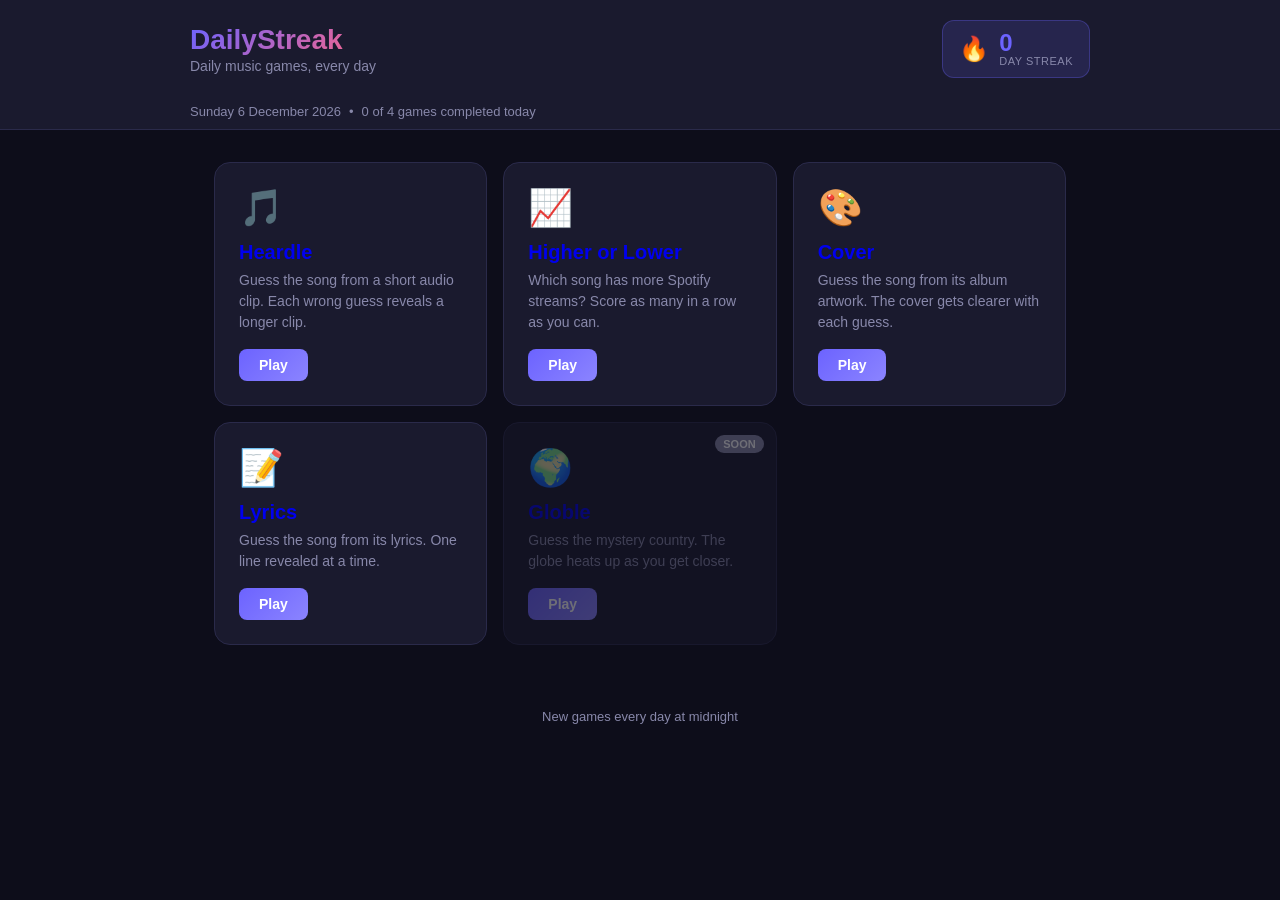
==== index.html @ 6f022a64 "Initial project setup: home page + Heardle, Higher or Lower, Cover, Lyrics games" ====
<!DOCTYPE html>
<html lang="en">
<head>
    <meta charset="UTF-8">
    <meta name="viewport" content="width=device-width, initial-scale=1.0">
    <title>DailyStreak</title>
    <link rel="stylesheet" href="css/style.css">
</head>
<body>
    <header class="site-header">
        <div class="header-inner">
            <div class="header-left">
                <h1 class="site-title">DailyStreak</h1>
                <p class="site-tagline">Daily music games, every day</p>
            </div>
            <div class="streak-display">
                <div class="streak-icon">🔥</div>
                <div>
                    <div class="streak-number" id="streakCount">0</div>
                    <div class="streak-label">day streak</div>
                </div>
            </div>
        </div>
        <div class="date-bar">
            <span id="todayDate"></span>
            <span class="dot">•</span>
            <span id="gamesCompletedText"></span>
        </div>
    </header>

    <main class="main-content">
        <div class="games-grid" id="gamesGrid"></div>
    </main>

    <footer class="site-footer">
        <p>New games every day at midnight</p>
    </footer>

    <script src="js/app.js"></script>
</body>
</html>
---- css/style.css ----
* {
    margin: 0;
    padding: 0;
    box-sizing: border-box;
}

:root {
    --bg: #0d0d1a;
    --card-bg: #1a1a2e;
    --card-hover: #22224a;
    --accent: #6c63ff;
    --accent2: #ff6584;
    --text: #ffffff;
    --muted: #8888aa;
    --success: #4caf7d;
    --border: #2a2a4a;
}

body {
    background: var(--bg);
    color: var(--text);
    font-family: -apple-system, BlinkMacSystemFont, 'Segoe UI', Roboto, sans-serif;
    min-height: 100vh;
}

/* =====================
   HOME PAGE - HEADER
   ===================== */
.site-header {
    background: var(--card-bg);
    border-bottom: 1px solid var(--border);
    padding: 20px 24px 0;
}

.header-inner {
    max-width: 900px;
    margin: 0 auto;
    display: flex;
    justify-content: space-between;
    align-items: center;
    padding-bottom: 16px;
}

.site-title {
    font-size: 28px;
    font-weight: 800;
    background: linear-gradient(135deg, #6c63ff, #ff6584);
    -webkit-background-clip: text;
    -webkit-text-fill-color: transparent;
    background-clip: text;
}

.site-tagline {
    color: var(--muted);
    font-size: 14px;
    margin-top: 2px;
}

.streak-display {
    display: flex;
    align-items: center;
    gap: 10px;
    background: rgba(108, 99, 255, 0.15);
    border: 1px solid rgba(108, 99, 255, 0.3);
    border-radius: 12px;
    padding: 10px 16px;
}

.streak-icon { font-size: 24px; }

.streak-number {
    font-size: 24px;
    font-weight: 800;
    color: var(--accent);
    line-height: 1;
}

.streak-label {
    font-size: 11px;
    color: var(--muted);
    text-transform: uppercase;
    letter-spacing: 0.5px;
}

.date-bar {
    max-width: 900px;
    margin: 0 auto;
    padding: 10px 0;
    color: var(--muted);
    font-size: 13px;
    display: flex;
    gap: 8px;
    align-items: center;
}

/* =====================
   HOME PAGE - GRID
   ===================== */
.main-content {
    max-width: 900px;
    margin: 32px auto;
    padding: 0 24px;
}

.games-grid {
    display: grid;
    grid-template-columns: repeat(auto-fill, minmax(260px, 1fr));
    gap: 16px;
}

.game-card {
    background: var(--card-bg);
    border: 1px solid var(--border);
    border-radius: 16px;
    padding: 24px;
    cursor: pointer;
    transition: all 0.2s ease;
    text-decoration: none;
    display: block;
    position: relative;
    overflow: hidden;
}

.game-card:hover {
    background: var(--card-hover);
    border-color: var(--accent);
    transform: translateY(-2px);
    box-shadow: 0 8px 24px rgba(108, 99, 255, 0.2);
}

.game-card.played {
    border-color: var(--success);
}

.game-card.played::after {
    content: 'Done';
    position: absolute;
    top: 12px;
    right: 12px;
    background: var(--success);
    color: white;
    font-size: 11px;
    font-weight: 700;
    padding: 3px 8px;
    border-radius: 20px;
    text-transform: uppercase;
}

.game-card.coming-soon {
    opacity: 0.4;
    cursor: not-allowed;
}

.game-card.coming-soon::after {
    content: 'Soon';
    position: absolute;
    top: 12px;
    right: 12px;
    background: var(--muted);
    color: white;
    font-size: 11px;
    font-weight: 700;
    padding: 3px 8px;
    border-radius: 20px;
    text-transform: uppercase;
}

.card-icon {
    font-size: 36px;
    margin-bottom: 12px;
    display: block;
}

.card-title {
    font-size: 20px;
    font-weight: 700;
    margin-bottom: 6px;
}

.card-description {
    color: var(--muted);
    font-size: 14px;
    line-height: 1.5;
}

.card-play-btn {
    display: inline-block;
    margin-top: 16px;
    padding: 8px 20px;
    background: linear-gradient(135deg, #6c63ff, #8b84ff);
    color: white;
    border-radius: 8px;
    font-size: 14px;
    font-weight: 600;
}

.game-card.played .card-play-btn {
    background: var(--success);
}

.site-footer {
    text-align: center;
    padding: 32px;
    color: var(--muted);
    font-size: 13px;
}

/* =====================
   SHARED GAME STYLES
   ===================== */
.game-page {
    min-height: 100vh;
    background: var(--bg);
}

.game-header {
    background: var(--card-bg);
    border-bottom: 1px solid var(--border);
    padding: 16px 24px;
    display: flex;
    align-items: center;
    gap: 16px;
}

.back-btn {
    color: var(--muted);
    text-decoration: none;
    font-size: 14px;
    transition: color 0.2s;
}

.back-btn:hover { color: var(--text); }

.game-header h2 {
    font-size: 18px;
    font-weight: 700;
}

.game-container {
    max-width: 580px;
    margin: 32px auto;
    padding: 0 24px;
}

.game-subtitle {
    color: var(--muted);
    font-size: 14px;
    margin-bottom: 24px;
    text-align: center;
}

/* Attempts dots */
.attempts-display {
    display: flex;
    gap: 8px;
    justify-content: center;
    margin-bottom: 20px;
}

.attempt-dot {
    width: 30px;
    height: 30px;
    border-radius: 50%;
    background: var(--card-bg);
    border: 2px solid var(--border);
    display: flex;
    align-items: center;
    justify-content: center;
    font-size: 13px;
    font-weight: 700;
}

.attempt-dot.correct { background: var(--success); border-color: var(--success); }
.attempt-dot.wrong   { background: var(--accent2); border-color: var(--accent2); }
.attempt-dot.skipped { background: var(--muted);   border-color: var(--muted); }

/* Guesses list */
.guesses-list {
    margin-bottom: 16px;
    display: flex;
    flex-direction: column;
    gap: 6px;
}

.guess-item {
    padding: 10px 14px;
    border-radius: 8px;
    font-size: 14px;
    border: 1px solid var(--border);
    background: var(--card-bg);
}

.guess-item.correct { border-color: var(--success); color: var(--success); }
.guess-item.wrong   { border-color: var(--border);  color: var(--muted); }
.guess-item.skipped { color: var(--muted); font-style: italic; }

/* Input */
.guess-input-wrap {
    display: flex;
    flex-direction: column;
    gap: 8px;
    margin-bottom: 8px;
    position: relative;
}

.guess-input {
    width: 100%;
    background: var(--card-bg);
    border: 1px solid var(--border);
    color: var(--text);
    padding: 12px 16px;
    border-radius: 10px;
    font-size: 15px;
    outline: none;
    transition: border-color 0.2s;
}

.guess-input:focus { border-color: var(--accent); }
.guess-input::placeholder { color: var(--muted); }

.autocomplete-dropdown {
    background: var(--card-bg);
    border: 1px solid var(--border);
    border-radius: 10px;
    overflow: hidden;
    margin-bottom: 8px;
}

.autocomplete-item {
    padding: 10px 14px;
    cursor: pointer;
    font-size: 14px;
    border-bottom: 1px solid var(--border);
    transition: background 0.15s;
}

.autocomplete-item:last-child { border-bottom: none; }
.autocomplete-item:hover { background: var(--card-hover); }

.action-buttons {
    display: flex;
    gap: 8px;
}

.btn {
    padding: 12px 20px;
    border: none;
    border-radius: 10px;
    font-size: 14px;
    font-weight: 600;
    cursor: pointer;
    transition: opacity 0.2s;
}

.btn:hover { opacity: 0.85; }
.btn:disabled { opacity: 0.4; cursor: not-allowed; }

.btn-primary { background: var(--accent); color: white; flex: 1; }
.btn-skip { background: var(--card-bg); color: var(--muted); border: 1px solid var(--border); }

/* Result box */
.result-box {
    background: var(--card-bg);
    border: 1px solid var(--border);
    border-radius: 14px;
    padding: 24px;
    text-align: center;
    margin-top: 16px;
}

.result-box.win  { border-color: var(--success); }
.result-box.lose { border-color: var(--accent2); }

.result-box h3 { font-size: 22px; margin-bottom: 8px; }
.result-box p  { color: var(--muted); margin-bottom: 6px; font-size: 15px; }

.answer-reveal {
    font-size: 18px !important;
    font-weight: 700;
    color: var(--text) !important;
    margin: 12px 0 !important;
}

.back-home-btn {
    display: inline-block;
    margin-top: 14px;
    padding: 10px 24px;
    background: var(--accent);
    color: white;
    border-radius: 10px;
    text-decoration: none;
    font-weight: 600;
    font-size: 14px;
}

/* =====================
   HEARDLE SPECIFIC
   ===================== */
.audio-section {
    background: var(--card-bg);
    border: 1px solid var(--border);
    border-radius: 14px;
    padding: 24px;
    text-align: center;
    margin-bottom: 20px;
}

.clip-timer {
    font-size: 13px;
    color: var(--muted);
    margin-bottom: 12px;
}

.clip-timer span {
    color: var(--accent);
    font-weight: 700;
}

.play-btn {
    background: var(--accent);
    color: white;
    border: none;
    padding: 14px 36px;
    border-radius: 50px;
    font-size: 16px;
    font-weight: 700;
    cursor: pointer;
    transition: opacity 0.2s, transform 0.1s;
}

.play-btn:hover   { opacity: 0.85; }
.play-btn:active  { transform: scale(0.97); }
.play-btn:disabled { opacity: 0.4; cursor: not-allowed; }

.no-audio-note {
    font-size: 12px;
    color: var(--muted);
    margin-top: 10px;
}

/* =====================
   HIGHER OR LOWER
   ===================== */
.hl-score-bar {
    display: flex;
    justify-content: space-between;
    align-items: center;
    margin-bottom: 20px;
    background: var(--card-bg);
    border: 1px solid var(--border);
    border-radius: 10px;
    padding: 12px 16px;
    font-size: 14px;
    color: var(--muted);
}

.hl-score-bar strong { color: var(--text); font-size: 16px; }

.hl-cards {
    display: grid;
    grid-template-columns: 1fr auto 1fr;
    gap: 12px;
    align-items: center;
    margin-bottom: 20px;
}

.vs-label {
    font-size: 18px;
    font-weight: 800;
    color: var(--muted);
    text-align: center;
}

.hl-card {
    background: var(--card-bg);
    border: 1px solid var(--border);
    border-radius: 14px;
    padding: 20px;
    text-align: center;
    cursor: pointer;
    transition: all 0.2s;
}

.hl-card:hover:not(.disabled) {
    border-color: var(--accent);
    background: var(--card-hover);
    transform: translateY(-2px);
}

.hl-card.correct { border-color: var(--success); background: rgba(76, 175, 125, 0.1); cursor: default; }
.hl-card.wrong   { border-color: var(--accent2); background: rgba(255, 101, 132, 0.1); cursor: default; }
.hl-card.disabled { cursor: default; }

.hl-song-title  { font-size: 16px; font-weight: 700; margin-bottom: 4px; }
.hl-song-artist { font-size: 13px; color: var(--muted); margin-bottom: 12px; }
.hl-streams-hidden { font-size: 13px; color: var(--muted); }
.hl-streams-shown  { font-size: 20px; font-weight: 800; color: var(--accent); margin-top: 8px; }

.hl-next-btn {
    width: 100%;
    padding: 14px;
    background: var(--accent);
    color: white;
    border: none;
    border-radius: 10px;
    font-size: 15px;
    font-weight: 700;
    cursor: pointer;
    margin-top: 8px;
}

/* =====================
   LYRICS SPECIFIC
   ===================== */
.lyrics-section {
    background: var(--card-bg);
    border: 1px solid var(--border);
    border-radius: 14px;
    padding: 24px;
    margin-bottom: 20px;
    min-height: 120px;
}

.lyric-line {
    font-size: 18px;
    font-style: italic;
    color: var(--text);
    margin-bottom: 8px;
    line-height: 1.6;
    opacity: 0;
    animation: fadeIn 0.4s forwards;
}

@keyframes fadeIn { to { opacity: 1; } }

.lyrics-hint {
    font-size: 12px;
    color: var(--muted);
    margin-top: 12px;
}

/* =====================
   COVER SPECIFIC
   ===================== */
.cover-image-wrap {
    display: flex;
    justify-content: center;
    margin-bottom: 20px;
}

.cover-image {
    width: 200px;
    height: 200px;
    border-radius: 12px;
    border: 2px solid var(--border);
    object-fit: cover;
    transition: filter 0.5s;
}

.cover-placeholder {
    width: 200px;
    height: 200px;
    border-radius: 12px;
    border: 2px solid var(--border);
    background: var(--card-bg);
    display: flex;
    align-items: center;
    justify-content: center;
    font-size: 60px;
}
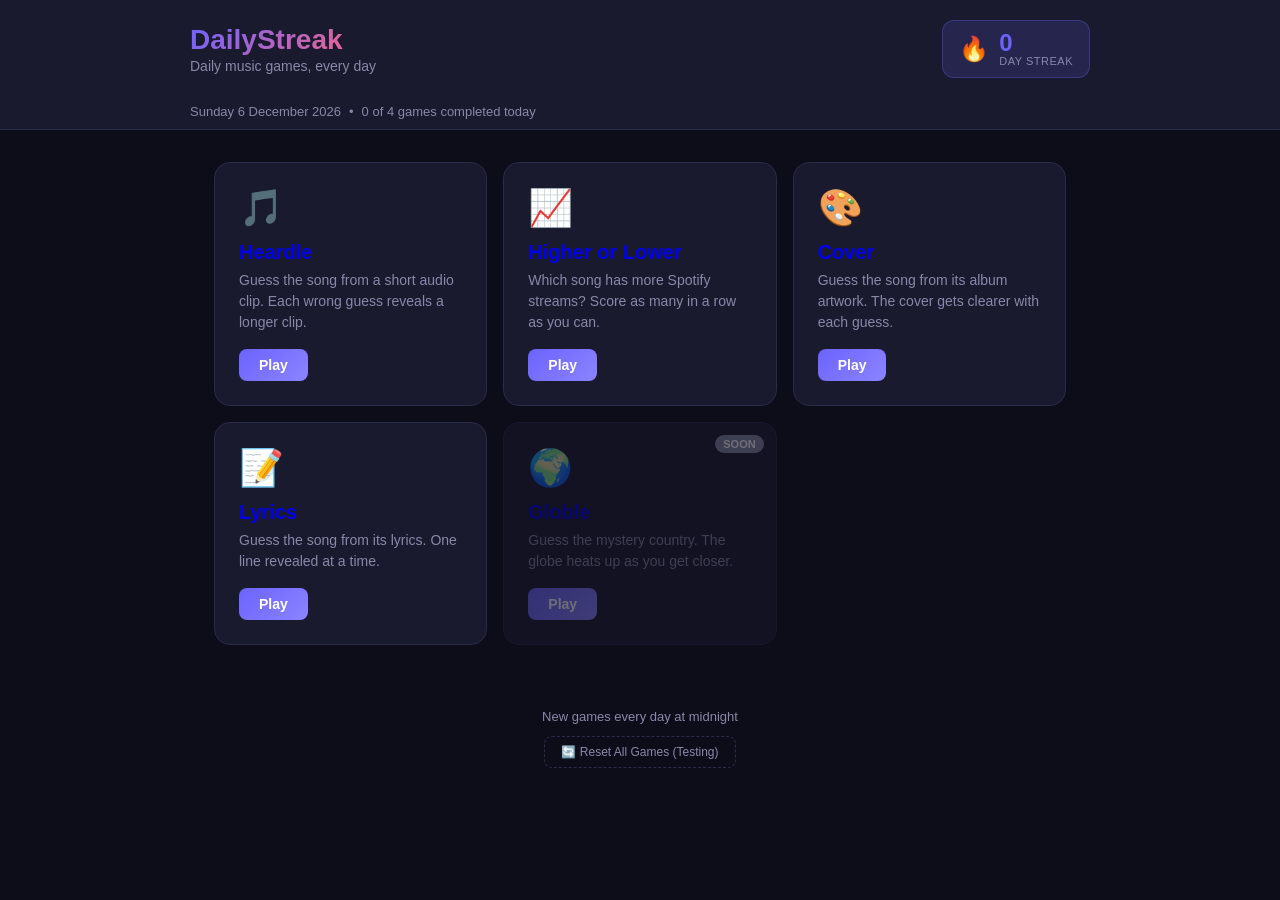
==== commit e196dcc4: "Add reset button for testing — clears today's game saves" ====
--- a/index.html
+++ b/index.html
@@ -34,6 +34,7 @@
 
     <footer class="site-footer">
         <p>New games every day at midnight</p>
+        <button onclick="resetForTesting()" class="reset-btn">🔄 Reset All Games (Testing)</button>
     </footer>
 
     <script src="js/app.js"></script>
--- a/css/style.css
+++ b/css/style.css
@@ -205,6 +205,23 @@
     font-size: 13px;
 }
 
+.reset-btn {
+    margin-top: 12px;
+    background: none;
+    border: 1px dashed var(--border);
+    color: var(--muted);
+    padding: 8px 16px;
+    border-radius: 8px;
+    font-size: 12px;
+    cursor: pointer;
+    transition: color 0.2s, border-color 0.2s;
+}
+
+.reset-btn:hover {
+    color: var(--text);
+    border-color: var(--muted);
+}
+
 /* =====================
    SHARED GAME STYLES
    ===================== */
@@ -458,56 +475,68 @@
 
 .hl-cards {
     display: grid;
-    grid-template-columns: 1fr auto 1fr;
-    gap: 12px;
-    align-items: center;
-    margin-bottom: 20px;
-}
-
-.vs-label {
-    font-size: 18px;
-    font-weight: 800;
-    color: var(--muted);
-    text-align: center;
-}
+    grid-template-columns: 1fr 1fr;
+    gap: 16px;
+    margin-bottom: 16px;
+    align-items: start;
+}
+
+/* Hover: hovered card grows, other shrinks */
+.hl-cards:has(#cardLeft:hover) #cardLeft  { transform: scale(1.05); z-index: 2; border-color: var(--accent); }
+.hl-cards:has(#cardLeft:hover) #cardRight { transform: scale(0.95); opacity: 0.75; }
+.hl-cards:has(#cardRight:hover) #cardRight { transform: scale(1.05); z-index: 2; border-color: var(--accent); }
+.hl-cards:has(#cardRight:hover) #cardLeft  { transform: scale(0.95); opacity: 0.75; }
 
 .hl-card {
     background: var(--card-bg);
-    border: 1px solid var(--border);
-    border-radius: 14px;
-    padding: 20px;
+    border: 2px solid var(--border);
+    border-radius: 16px;
+    overflow: hidden;
     text-align: center;
     cursor: pointer;
-    transition: all 0.2s;
-}
-
-.hl-card:hover:not(.disabled) {
-    border-color: var(--accent);
-    background: var(--card-hover);
-    transform: translateY(-2px);
-}
-
-.hl-card.correct { border-color: var(--success); background: rgba(76, 175, 125, 0.1); cursor: default; }
-.hl-card.wrong   { border-color: var(--accent2); background: rgba(255, 101, 132, 0.1); cursor: default; }
-.hl-card.disabled { cursor: default; }
-
-.hl-song-title  { font-size: 16px; font-weight: 700; margin-bottom: 4px; }
-.hl-song-artist { font-size: 13px; color: var(--muted); margin-bottom: 12px; }
-.hl-streams-hidden { font-size: 13px; color: var(--muted); }
-.hl-streams-shown  { font-size: 20px; font-weight: 800; color: var(--accent); margin-top: 8px; }
-
-.hl-next-btn {
+    transition: transform 0.2s ease, border-color 0.2s ease, opacity 0.2s ease;
+}
+
+.hl-card-img-wrap {
     width: 100%;
-    padding: 14px;
-    background: var(--accent);
-    color: white;
-    border: none;
-    border-radius: 10px;
-    font-size: 15px;
-    font-weight: 700;
-    cursor: pointer;
-    margin-top: 8px;
-}
+    aspect-ratio: 1;
+    background: var(--border);
+    overflow: hidden;
+}
+
+.hl-card-img {
+    width: 100%;
+    height: 100%;
+    object-fit: cover;
+    display: block;
+}
+
+.hl-card .hl-song-title  { font-size: 15px; font-weight: 700; margin: 12px 10px 3px; line-height: 1.3; }
+.hl-card .hl-song-artist { font-size: 12px; color: var(--muted); margin: 0 10px 8px; }
+
+.hl-streams {
+    font-size: 20px;
+    font-weight: 800;
+    color: var(--accent);
+    padding: 8px 10px 16px;
+    min-height: 48px;
+}
+
+/* Pop animations — only on the clicked card */
+@keyframes popCorrect {
+    0%   { transform: scale(1);    border-color: var(--border);  }
+    40%  { transform: scale(1.06); border-color: var(--success); background: rgba(76,175,125,0.25); }
+    100% { transform: scale(1);    border-color: var(--success); background: rgba(76,175,125,0.1); }
+}
+
+@keyframes popWrong {
+    0%   { transform: scale(1);    border-color: var(--border);  }
+    40%  { transform: scale(1.06); border-color: var(--accent2); background: rgba(255,101,132,0.25); }
+    100% { transform: scale(1);    border-color: var(--accent2); background: rgba(255,101,132,0.1); }
+}
+
+.hl-pop-correct { animation: popCorrect 0.5s ease forwards; }
+.hl-pop-wrong   { animation: popWrong   0.5s ease forwards; }
 
 /* =====================
    LYRICS SPECIFIC
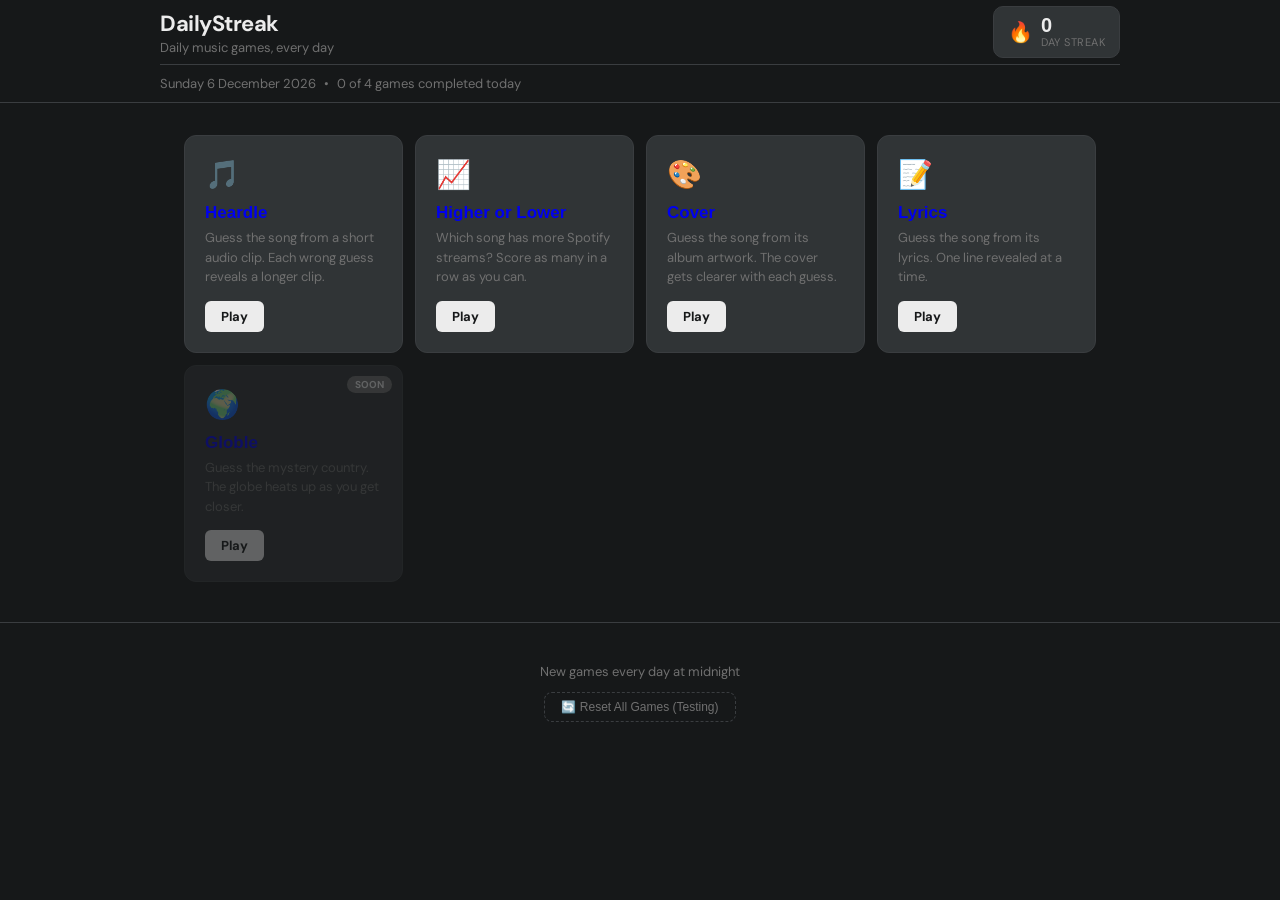
==== commit d9283f7c: "Complete UI redesign to match Lessgames aesthetic: dark tile theme, Clash Display font, clean minima" ====
--- a/index.html
+++ b/index.html
@@ -4,6 +4,9 @@
     <meta charset="UTF-8">
     <meta name="viewport" content="width=device-width, initial-scale=1.0">
     <title>DailyStreak</title>
+    <link rel="preconnect" href="https://fonts.googleapis.com">
+    <link rel="preconnect" href="https://fonts.gstatic.com" crossorigin>
+    <link rel="preconnect" href="https://api.fontshare.com">
     <link rel="stylesheet" href="css/style.css">
 </head>
 <body>
--- a/css/style.css
+++ b/css/style.css
@@ -1,77 +1,86 @@
+@import url('https://fonts.googleapis.com/css2?family=DM+Sans:wght@400;500;600;700&display=swap');
+@import url('https://api.fontshare.com/v2/css?f[]=clash-display@400,500,600,700&display=swap');
+
 * {
     margin: 0;
     padding: 0;
     box-sizing: border-box;
+    -webkit-tap-highlight-color: transparent;
 }
 
 :root {
-    --bg: #0d0d1a;
-    --card-bg: #1a1a2e;
-    --card-hover: #22224a;
-    --accent: #6c63ff;
-    --accent2: #ff6584;
-    --text: #ffffff;
-    --muted: #8888aa;
-    --success: #4caf7d;
-    --border: #2a2a4a;
+    --bg:       #161819;
+    --tile:     #303436;
+    --tile2:    #3a3d40;
+    --text:     #ececec;
+    --muted:    #707070;
+    --border:   #3a3d40;
+    --green:    #55b725;
+    --red:      #c62121;
+    --blue:     #3a8dca;
+    --yellow:   #dac316;
 }
 
 body {
     background: var(--bg);
     color: var(--text);
-    font-family: -apple-system, BlinkMacSystemFont, 'Segoe UI', Roboto, sans-serif;
+    font-family: 'DM Sans', sans-serif;
     min-height: 100vh;
+    font-size: 15px;
+}
+
+h1, h2, h3, h4 {
+    font-family: 'Clash Display', 'DM Sans', sans-serif;
+    font-weight: 600;
 }
 
 /* =====================
    HOME PAGE - HEADER
    ===================== */
 .site-header {
-    background: var(--card-bg);
     border-bottom: 1px solid var(--border);
-    padding: 20px 24px 0;
+    padding: 0 24px;
 }
 
 .header-inner {
-    max-width: 900px;
+    max-width: 960px;
     margin: 0 auto;
     display: flex;
     justify-content: space-between;
     align-items: center;
-    padding-bottom: 16px;
+    height: 64px;
 }
 
 .site-title {
-    font-size: 28px;
-    font-weight: 800;
-    background: linear-gradient(135deg, #6c63ff, #ff6584);
-    -webkit-background-clip: text;
-    -webkit-text-fill-color: transparent;
-    background-clip: text;
+    font-size: 22px;
+    font-weight: 700;
+    color: var(--text);
+    letter-spacing: -0.5px;
 }
 
 .site-tagline {
     color: var(--muted);
-    font-size: 14px;
-    margin-top: 2px;
+    font-size: 13px;
+    margin-top: 1px;
 }
 
 .streak-display {
     display: flex;
     align-items: center;
-    gap: 10px;
-    background: rgba(108, 99, 255, 0.15);
-    border: 1px solid rgba(108, 99, 255, 0.3);
-    border-radius: 12px;
-    padding: 10px 16px;
-}
-
-.streak-icon { font-size: 24px; }
+    gap: 8px;
+    background: var(--tile);
+    border: 1px solid var(--border);
+    border-radius: 10px;
+    padding: 8px 14px;
+}
+
+.streak-icon { font-size: 20px; }
 
 .streak-number {
-    font-size: 24px;
-    font-weight: 800;
-    color: var(--accent);
+    font-size: 20px;
+    font-weight: 700;
+    color: var(--text);
+    font-family: 'Clash Display', sans-serif;
     line-height: 1;
 }
 
@@ -83,7 +92,7 @@
 }
 
 .date-bar {
-    max-width: 900px;
+    max-width: 960px;
     margin: 0 auto;
     padding: 10px 0;
     color: var(--muted);
@@ -91,30 +100,31 @@
     display: flex;
     gap: 8px;
     align-items: center;
+    border-top: 1px solid var(--border);
 }
 
 /* =====================
    HOME PAGE - GRID
    ===================== */
 .main-content {
-    max-width: 900px;
+    max-width: 960px;
     margin: 32px auto;
     padding: 0 24px;
 }
 
 .games-grid {
     display: grid;
-    grid-template-columns: repeat(auto-fill, minmax(260px, 1fr));
-    gap: 16px;
+    grid-template-columns: repeat(auto-fill, minmax(200px, 1fr));
+    gap: 12px;
 }
 
 .game-card {
-    background: var(--card-bg);
-    border: 1px solid var(--border);
-    border-radius: 16px;
-    padding: 24px;
+    background: var(--tile);
+    border: 1px solid var(--border);
+    border-radius: 12px;
+    padding: 20px;
     cursor: pointer;
-    transition: all 0.2s ease;
+    transition: background 0.15s, border-color 0.15s, transform 0.15s;
     text-decoration: none;
     display: block;
     position: relative;
@@ -122,87 +132,91 @@
 }
 
 .game-card:hover {
-    background: var(--card-hover);
-    border-color: var(--accent);
+    background: var(--tile2);
+    border-color: #555;
     transform: translateY(-2px);
-    box-shadow: 0 8px 24px rgba(108, 99, 255, 0.2);
 }
 
 .game-card.played {
-    border-color: var(--success);
+    border-color: var(--green);
 }
 
 .game-card.played::after {
     content: 'Done';
     position: absolute;
-    top: 12px;
-    right: 12px;
-    background: var(--success);
-    color: white;
-    font-size: 11px;
-    font-weight: 700;
-    padding: 3px 8px;
+    top: 10px;
+    right: 10px;
+    background: var(--green);
+    color: #000;
+    font-size: 10px;
+    font-weight: 700;
+    padding: 2px 8px;
     border-radius: 20px;
     text-transform: uppercase;
+    letter-spacing: 0.5px;
 }
 
 .game-card.coming-soon {
-    opacity: 0.4;
+    opacity: 0.35;
     cursor: not-allowed;
 }
 
 .game-card.coming-soon::after {
     content: 'Soon';
     position: absolute;
-    top: 12px;
-    right: 12px;
+    top: 10px;
+    right: 10px;
     background: var(--muted);
-    color: white;
-    font-size: 11px;
-    font-weight: 700;
-    padding: 3px 8px;
+    color: var(--text);
+    font-size: 10px;
+    font-weight: 700;
+    padding: 2px 8px;
     border-radius: 20px;
     text-transform: uppercase;
 }
 
 .card-icon {
-    font-size: 36px;
-    margin-bottom: 12px;
+    font-size: 28px;
+    margin-bottom: 10px;
     display: block;
 }
 
 .card-title {
-    font-size: 20px;
-    font-weight: 700;
-    margin-bottom: 6px;
+    font-size: 17px;
+    font-weight: 700;
+    margin-bottom: 5px;
+    font-family: 'Clash Display', sans-serif;
 }
 
 .card-description {
     color: var(--muted);
-    font-size: 14px;
+    font-size: 13px;
     line-height: 1.5;
 }
 
 .card-play-btn {
     display: inline-block;
-    margin-top: 16px;
-    padding: 8px 20px;
-    background: linear-gradient(135deg, #6c63ff, #8b84ff);
-    color: white;
-    border-radius: 8px;
-    font-size: 14px;
-    font-weight: 600;
+    margin-top: 14px;
+    padding: 7px 16px;
+    background: var(--text);
+    color: var(--bg);
+    border-radius: 6px;
+    font-size: 13px;
+    font-weight: 700;
 }
 
 .game-card.played .card-play-btn {
-    background: var(--success);
+    background: var(--green);
+    color: #000;
 }
 
 .site-footer {
     text-align: center;
-    padding: 32px;
-    color: var(--muted);
-    font-size: 13px;
+    padding: 40px 24px;
+    color: var(--muted);
+    font-size: 13px;
+    border-top: 1px solid var(--border);
+    margin-top: 40px;
 }
 
 .reset-btn {
@@ -210,11 +224,15 @@
     background: none;
     border: 1px dashed var(--border);
     color: var(--muted);
-    padding: 8px 16px;
+    padding: 7px 16px;
     border-radius: 8px;
     font-size: 12px;
     cursor: pointer;
     transition: color 0.2s, border-color 0.2s;
+    display: block;
+    margin-left: auto;
+    margin-right: auto;
+    width: fit-content;
 }
 
 .reset-btn:hover {
@@ -231,30 +249,35 @@
 }
 
 .game-header {
-    background: var(--card-bg);
     border-bottom: 1px solid var(--border);
-    padding: 16px 24px;
+    padding: 0 24px;
     display: flex;
     align-items: center;
     gap: 16px;
+    height: 56px;
 }
 
 .back-btn {
     color: var(--muted);
     text-decoration: none;
     font-size: 14px;
-    transition: color 0.2s;
+    transition: color 0.15s;
+    display: flex;
+    align-items: center;
+    gap: 4px;
 }
 
 .back-btn:hover { color: var(--text); }
 
 .game-header h2 {
-    font-size: 18px;
-    font-weight: 700;
+    font-size: 16px;
+    font-weight: 600;
+    font-family: 'Clash Display', sans-serif;
+    letter-spacing: -0.3px;
 }
 
 .game-container {
-    max-width: 580px;
+    max-width: 560px;
     margin: 32px auto;
     padding: 0 24px;
 }
@@ -266,20 +289,20 @@
     text-align: center;
 }
 
-/* Attempts dots */
+/* Attempt dots */
 .attempts-display {
     display: flex;
-    gap: 8px;
+    gap: 6px;
     justify-content: center;
     margin-bottom: 20px;
 }
 
 .attempt-dot {
-    width: 30px;
-    height: 30px;
-    border-radius: 50%;
-    background: var(--card-bg);
-    border: 2px solid var(--border);
+    width: 32px;
+    height: 32px;
+    border-radius: 6px;
+    background: var(--tile);
+    border: 1px solid var(--border);
     display: flex;
     align-items: center;
     justify-content: center;
@@ -287,16 +310,16 @@
     font-weight: 700;
 }
 
-.attempt-dot.correct { background: var(--success); border-color: var(--success); }
-.attempt-dot.wrong   { background: var(--accent2); border-color: var(--accent2); }
-.attempt-dot.skipped { background: var(--muted);   border-color: var(--muted); }
+.attempt-dot.correct { background: var(--green);  border-color: var(--green);  color: #000; }
+.attempt-dot.wrong   { background: var(--red);    border-color: var(--red);    color: #fff; }
+.attempt-dot.skipped { background: var(--muted);  border-color: var(--muted);  color: #fff; }
 
 /* Guesses list */
 .guesses-list {
-    margin-bottom: 16px;
+    margin-bottom: 14px;
     display: flex;
     flex-direction: column;
-    gap: 6px;
+    gap: 5px;
 }
 
 .guess-item {
@@ -304,41 +327,39 @@
     border-radius: 8px;
     font-size: 14px;
     border: 1px solid var(--border);
-    background: var(--card-bg);
-}
-
-.guess-item.correct { border-color: var(--success); color: var(--success); }
-.guess-item.wrong   { border-color: var(--border);  color: var(--muted); }
+    background: var(--tile);
+    color: var(--muted);
+}
+
+.guess-item.correct { border-color: var(--green); color: var(--green); background: rgba(85,183,37,0.08); }
+.guess-item.wrong   { border-color: var(--border); color: var(--muted); }
 .guess-item.skipped { color: var(--muted); font-style: italic; }
 
 /* Input */
 .guess-input-wrap {
-    display: flex;
-    flex-direction: column;
-    gap: 8px;
-    margin-bottom: 8px;
-    position: relative;
+    margin-bottom: 6px;
 }
 
 .guess-input {
     width: 100%;
-    background: var(--card-bg);
+    background: var(--tile);
     border: 1px solid var(--border);
     color: var(--text);
     padding: 12px 16px;
-    border-radius: 10px;
+    border-radius: 8px;
     font-size: 15px;
     outline: none;
-    transition: border-color 0.2s;
-}
-
-.guess-input:focus { border-color: var(--accent); }
+    transition: border-color 0.15s;
+    font-family: 'DM Sans', sans-serif;
+}
+
+.guess-input:focus { border-color: #666; }
 .guess-input::placeholder { color: var(--muted); }
 
 .autocomplete-dropdown {
-    background: var(--card-bg);
-    border: 1px solid var(--border);
-    border-radius: 10px;
+    background: var(--tile);
+    border: 1px solid var(--border);
+    border-radius: 8px;
     overflow: hidden;
     margin-bottom: 8px;
 }
@@ -348,11 +369,12 @@
     cursor: pointer;
     font-size: 14px;
     border-bottom: 1px solid var(--border);
-    transition: background 0.15s;
+    transition: background 0.1s;
+    color: var(--text);
 }
 
 .autocomplete-item:last-child { border-bottom: none; }
-.autocomplete-item:hover { background: var(--card-hover); }
+.autocomplete-item:hover { background: var(--tile2); }
 
 .action-buttons {
     display: flex;
@@ -360,53 +382,56 @@
 }
 
 .btn {
-    padding: 12px 20px;
+    padding: 11px 18px;
     border: none;
-    border-radius: 10px;
+    border-radius: 8px;
     font-size: 14px;
     font-weight: 600;
     cursor: pointer;
-    transition: opacity 0.2s;
-}
-
-.btn:hover { opacity: 0.85; }
-.btn:disabled { opacity: 0.4; cursor: not-allowed; }
-
-.btn-primary { background: var(--accent); color: white; flex: 1; }
-.btn-skip { background: var(--card-bg); color: var(--muted); border: 1px solid var(--border); }
+    transition: opacity 0.15s, transform 0.1s;
+    font-family: 'DM Sans', sans-serif;
+}
+
+.btn:hover   { opacity: 0.85; }
+.btn:active  { transform: scale(0.97); }
+.btn:disabled { opacity: 0.3; cursor: not-allowed; }
+
+.btn-primary { background: var(--text); color: var(--bg); flex: 1; }
+.btn-skip    { background: var(--tile); color: var(--muted); border: 1px solid var(--border); }
 
 /* Result box */
 .result-box {
-    background: var(--card-bg);
-    border: 1px solid var(--border);
-    border-radius: 14px;
+    background: var(--tile);
+    border: 1px solid var(--border);
+    border-radius: 12px;
     padding: 24px;
     text-align: center;
     margin-top: 16px;
 }
 
-.result-box.win  { border-color: var(--success); }
-.result-box.lose { border-color: var(--accent2); }
-
-.result-box h3 { font-size: 22px; margin-bottom: 8px; }
+.result-box.win  { border-color: var(--green); }
+.result-box.lose { border-color: var(--red); }
+
+.result-box h3 { font-size: 20px; margin-bottom: 8px; }
 .result-box p  { color: var(--muted); margin-bottom: 6px; font-size: 15px; }
 
 .answer-reveal {
-    font-size: 18px !important;
-    font-weight: 700;
+    font-size: 17px !important;
+    font-weight: 700 !important;
     color: var(--text) !important;
     margin: 12px 0 !important;
+    font-family: 'Clash Display', sans-serif !important;
 }
 
 .back-home-btn {
     display: inline-block;
     margin-top: 14px;
     padding: 10px 24px;
-    background: var(--accent);
-    color: white;
-    border-radius: 10px;
+    background: var(--text);
+    color: var(--bg);
+    border-radius: 8px;
     text-decoration: none;
-    font-weight: 600;
+    font-weight: 700;
     font-size: 14px;
 }
 
@@ -414,9 +439,9 @@
    HEARDLE SPECIFIC
    ===================== */
 .audio-section {
-    background: var(--card-bg);
-    border: 1px solid var(--border);
-    border-radius: 14px;
+    background: var(--tile);
+    border: 1px solid var(--border);
+    border-radius: 12px;
     padding: 24px;
     text-align: center;
     margin-bottom: 20px;
@@ -425,29 +450,46 @@
 .clip-timer {
     font-size: 13px;
     color: var(--muted);
-    margin-bottom: 12px;
+    margin-bottom: 14px;
 }
 
 .clip-timer span {
-    color: var(--accent);
-    font-weight: 700;
+    color: var(--text);
+    font-weight: 600;
+}
+
+.progress-bar-wrap {
+    width: 100%;
+    height: 4px;
+    background: var(--border);
+    border-radius: 999px;
+    overflow: hidden;
+    margin-bottom: 18px;
+}
+
+.progress-bar {
+    height: 100%;
+    width: 0%;
+    background: var(--text);
+    border-radius: 999px;
 }
 
 .play-btn {
-    background: var(--accent);
-    color: white;
+    background: var(--text);
+    color: var(--bg);
     border: none;
-    padding: 14px 36px;
-    border-radius: 50px;
-    font-size: 16px;
+    padding: 12px 32px;
+    border-radius: 8px;
+    font-size: 15px;
     font-weight: 700;
     cursor: pointer;
-    transition: opacity 0.2s, transform 0.1s;
+    transition: opacity 0.15s, transform 0.1s;
+    font-family: 'DM Sans', sans-serif;
 }
 
 .play-btn:hover   { opacity: 0.85; }
 .play-btn:active  { transform: scale(0.97); }
-.play-btn:disabled { opacity: 0.4; cursor: not-allowed; }
+.play-btn:disabled { opacity: 0.3; cursor: not-allowed; }
 
 .no-audio-note {
     font-size: 12px;
@@ -462,35 +504,35 @@
     display: flex;
     justify-content: space-between;
     align-items: center;
-    margin-bottom: 20px;
-    background: var(--card-bg);
-    border: 1px solid var(--border);
-    border-radius: 10px;
-    padding: 12px 16px;
+    margin-bottom: 16px;
     font-size: 14px;
     color: var(--muted);
 }
 
-.hl-score-bar strong { color: var(--text); font-size: 16px; }
+.hl-score-bar strong {
+    color: var(--text);
+    font-size: 16px;
+    font-family: 'Clash Display', sans-serif;
+}
 
 .hl-cards {
     display: grid;
     grid-template-columns: 1fr 1fr;
-    gap: 16px;
+    gap: 12px;
     margin-bottom: 16px;
     align-items: start;
 }
 
 /* Hover: hovered card grows, other shrinks */
-.hl-cards:has(#cardLeft:hover) #cardLeft  { transform: scale(1.05); z-index: 2; border-color: var(--accent); }
-.hl-cards:has(#cardLeft:hover) #cardRight { transform: scale(0.95); opacity: 0.75; }
-.hl-cards:has(#cardRight:hover) #cardRight { transform: scale(1.05); z-index: 2; border-color: var(--accent); }
-.hl-cards:has(#cardRight:hover) #cardLeft  { transform: scale(0.95); opacity: 0.75; }
+.hl-cards:has(#cardLeft:hover) #cardLeft   { transform: scale(1.04); z-index: 2; border-color: #666; }
+.hl-cards:has(#cardLeft:hover) #cardRight  { transform: scale(0.96); opacity: 0.6; }
+.hl-cards:has(#cardRight:hover) #cardRight { transform: scale(1.04); z-index: 2; border-color: #666; }
+.hl-cards:has(#cardRight:hover) #cardLeft  { transform: scale(0.96); opacity: 0.6; }
 
 .hl-card {
-    background: var(--card-bg);
-    border: 2px solid var(--border);
-    border-radius: 16px;
+    background: var(--tile);
+    border: 1px solid var(--border);
+    border-radius: 12px;
     overflow: hidden;
     text-align: center;
     cursor: pointer;
@@ -511,28 +553,29 @@
     display: block;
 }
 
-.hl-card .hl-song-title  { font-size: 15px; font-weight: 700; margin: 12px 10px 3px; line-height: 1.3; }
+.hl-card .hl-song-title  { font-size: 14px; font-weight: 700; margin: 12px 10px 3px; font-family: 'Clash Display', sans-serif; line-height: 1.3; }
 .hl-card .hl-song-artist { font-size: 12px; color: var(--muted); margin: 0 10px 8px; }
 
 .hl-streams {
-    font-size: 20px;
-    font-weight: 800;
-    color: var(--accent);
+    font-size: 18px;
+    font-weight: 700;
+    color: var(--text);
     padding: 8px 10px 16px;
     min-height: 48px;
-}
-
-/* Pop animations — only on the clicked card */
+    font-family: 'Clash Display', sans-serif;
+}
+
+/* Pop animations */
 @keyframes popCorrect {
-    0%   { transform: scale(1);    border-color: var(--border);  }
-    40%  { transform: scale(1.06); border-color: var(--success); background: rgba(76,175,125,0.25); }
-    100% { transform: scale(1);    border-color: var(--success); background: rgba(76,175,125,0.1); }
+    0%   { transform: scale(1);    border-color: var(--border); }
+    40%  { transform: scale(1.05); border-color: var(--green); background: rgba(85,183,37,0.15); }
+    100% { transform: scale(1);    border-color: var(--green); background: rgba(85,183,37,0.08); }
 }
 
 @keyframes popWrong {
-    0%   { transform: scale(1);    border-color: var(--border);  }
-    40%  { transform: scale(1.06); border-color: var(--accent2); background: rgba(255,101,132,0.25); }
-    100% { transform: scale(1);    border-color: var(--accent2); background: rgba(255,101,132,0.1); }
+    0%   { transform: scale(1);    border-color: var(--border); }
+    40%  { transform: scale(1.05); border-color: var(--red); background: rgba(198,33,33,0.2); }
+    100% { transform: scale(1);    border-color: var(--red); background: rgba(198,33,33,0.08); }
 }
 
 .hl-pop-correct { animation: popCorrect 0.5s ease forwards; }
@@ -542,16 +585,16 @@
    LYRICS SPECIFIC
    ===================== */
 .lyrics-section {
-    background: var(--card-bg);
-    border: 1px solid var(--border);
-    border-radius: 14px;
+    background: var(--tile);
+    border: 1px solid var(--border);
+    border-radius: 12px;
     padding: 24px;
     margin-bottom: 20px;
-    min-height: 120px;
+    min-height: 100px;
 }
 
 .lyric-line {
-    font-size: 18px;
+    font-size: 17px;
     font-style: italic;
     color: var(--text);
     margin-bottom: 8px;
@@ -563,9 +606,8 @@
 @keyframes fadeIn { to { opacity: 1; } }
 
 .lyrics-hint {
-    font-size: 12px;
-    color: var(--muted);
-    margin-top: 12px;
+    font-size: 13px;
+    color: var(--muted);
 }
 
 /* =====================
@@ -578,20 +620,20 @@
 }
 
 .cover-image {
-    width: 200px;
-    height: 200px;
-    border-radius: 12px;
-    border: 2px solid var(--border);
+    width: 220px;
+    height: 220px;
+    border-radius: 10px;
+    border: 1px solid var(--border);
     object-fit: cover;
     transition: filter 0.5s;
 }
 
 .cover-placeholder {
-    width: 200px;
-    height: 200px;
-    border-radius: 12px;
-    border: 2px solid var(--border);
-    background: var(--card-bg);
+    width: 220px;
+    height: 220px;
+    border-radius: 10px;
+    border: 1px solid var(--border);
+    background: var(--tile);
     display: flex;
     align-items: center;
     justify-content: center;
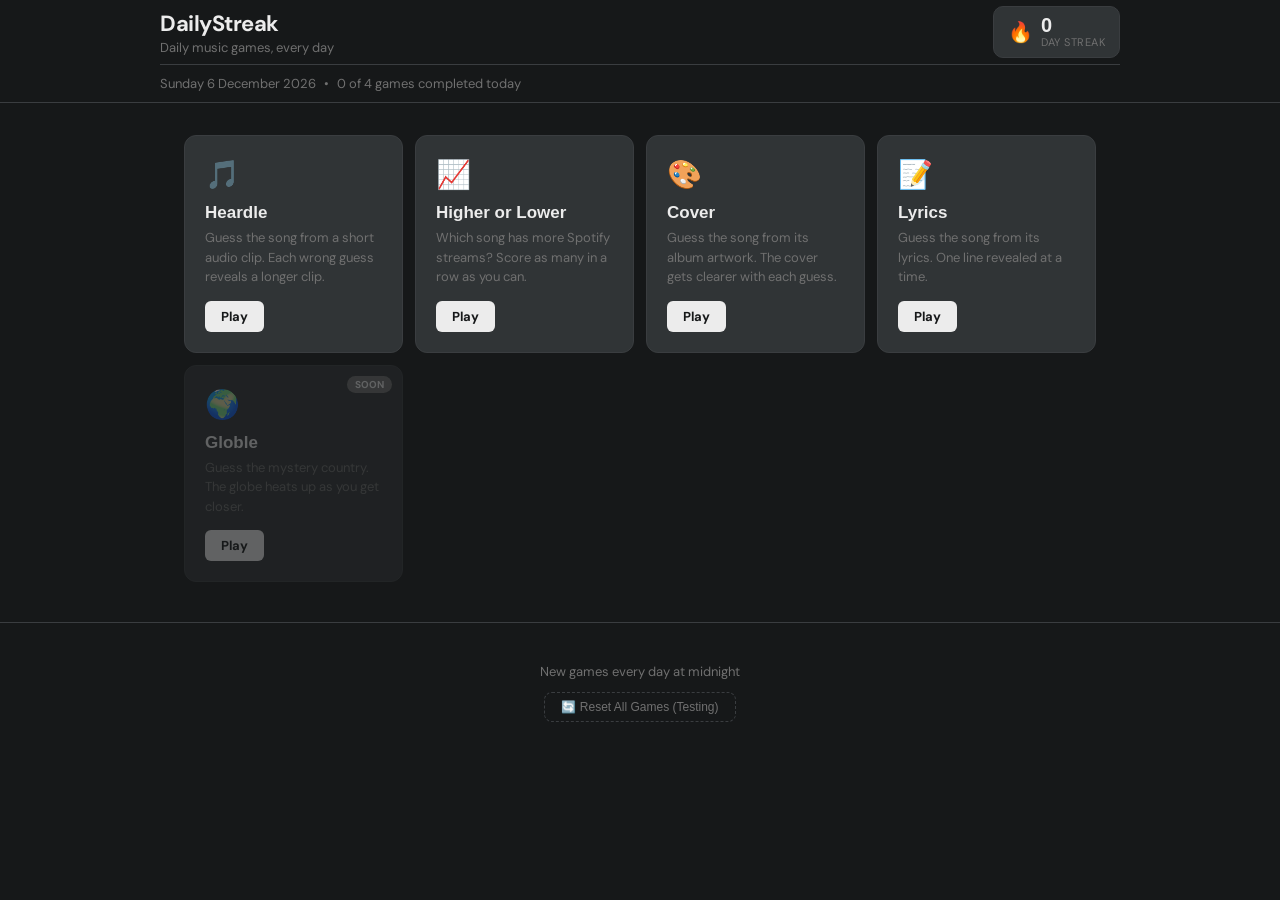
==== commit f152f04a: "Fix card title colour, force CSS cache refresh" ====
--- a/index.html
+++ b/index.html
@@ -7,7 +7,7 @@
     <link rel="preconnect" href="https://fonts.googleapis.com">
     <link rel="preconnect" href="https://fonts.gstatic.com" crossorigin>
     <link rel="preconnect" href="https://api.fontshare.com">
-    <link rel="stylesheet" href="css/style.css">
+    <link rel="stylesheet" href="css/style.css?v=2">
 </head>
 <body>
     <header class="site-header">
--- a/css/style.css
+++ b/css/style.css
@@ -186,6 +186,7 @@
     font-weight: 700;
     margin-bottom: 5px;
     font-family: 'Clash Display', sans-serif;
+    color: var(--text);
 }
 
 .card-description {
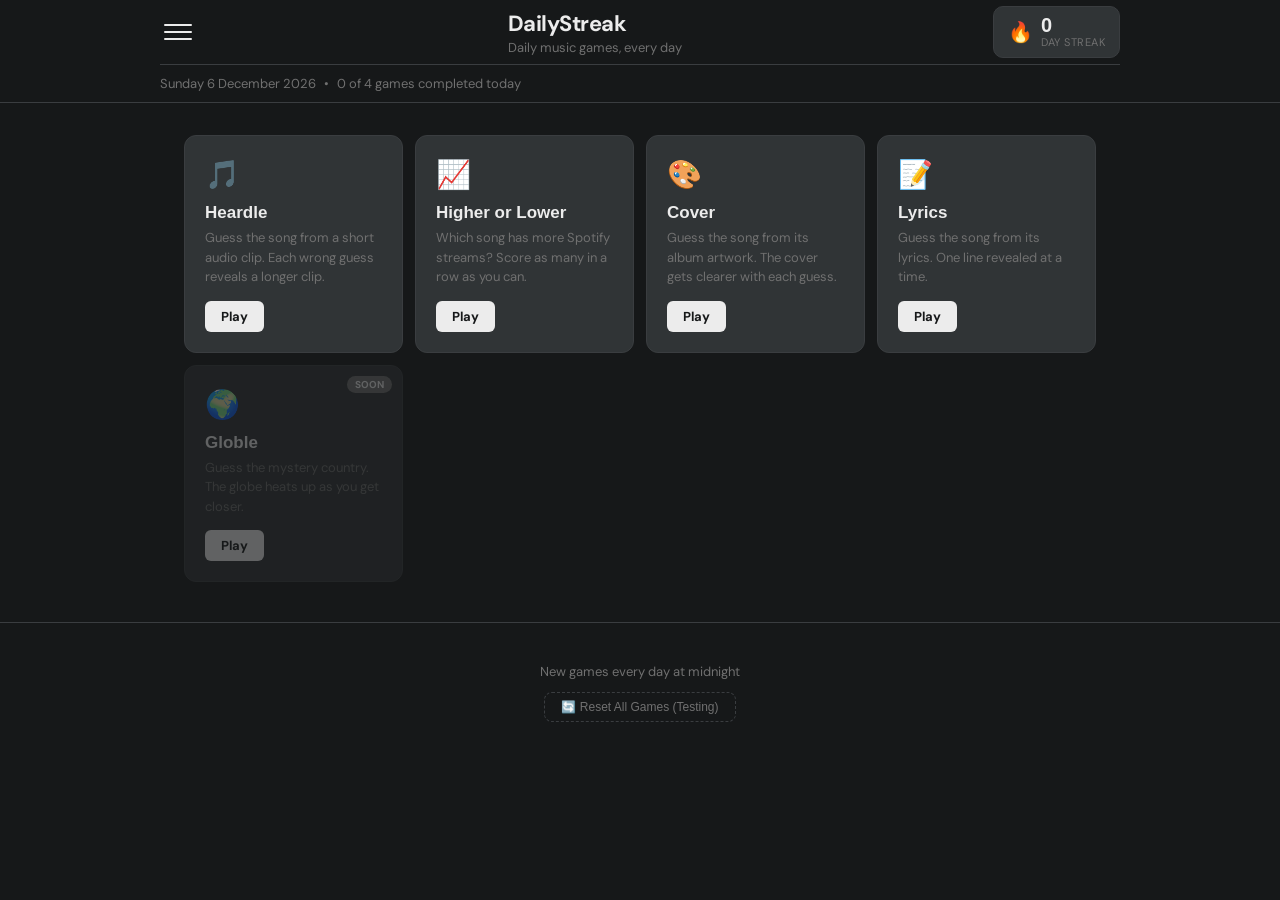
==== commit 542086a0: "Add sliding sidebar with hamburger menu showing all games on every page" ====
--- a/index.html
+++ b/index.html
@@ -41,5 +41,6 @@
     </footer>
 
     <script src="js/app.js"></script>
+    <script src="js/sidebar.js"></script>
 </body>
 </html>
--- a/css/style.css
+++ b/css/style.css
@@ -1,5 +1,160 @@
 @import url('https://fonts.googleapis.com/css2?family=DM+Sans:wght@400;500;600;700&display=swap');
 @import url('https://api.fontshare.com/v2/css?f[]=clash-display@400,500,600,700&display=swap');
+
+/* =====================
+   SIDEBAR
+   ===================== */
+.hamburger {
+    display: flex;
+    flex-direction: column;
+    justify-content: center;
+    gap: 5px;
+    width: 36px;
+    height: 36px;
+    background: none;
+    border: none;
+    cursor: pointer;
+    padding: 4px;
+    border-radius: 6px;
+    transition: background 0.15s;
+    flex-shrink: 0;
+}
+
+.hamburger:hover { background: var(--tile); }
+
+.hamburger span {
+    display: block;
+    width: 100%;
+    height: 2px;
+    background: var(--text);
+    border-radius: 2px;
+}
+
+.sidebar-overlay {
+    display: none;
+    position: fixed;
+    inset: 0;
+    background: rgba(0, 0, 0, 0.6);
+    z-index: 100;
+    opacity: 0;
+    transition: opacity 0.25s;
+}
+
+.sidebar-overlay.show {
+    display: block;
+    opacity: 1;
+}
+
+.sidebar {
+    position: fixed;
+    top: 0;
+    left: 0;
+    height: 100%;
+    width: 300px;
+    max-width: 85vw;
+    background: #1e2022;
+    border-right: 1px solid var(--border);
+    z-index: 101;
+    transform: translateX(-100%);
+    transition: transform 0.28s cubic-bezier(0.4, 0, 0.2, 1);
+    overflow-y: auto;
+    display: flex;
+    flex-direction: column;
+}
+
+.sidebar.open { transform: translateX(0); }
+
+.sidebar-header {
+    display: flex;
+    justify-content: space-between;
+    align-items: center;
+    padding: 18px 20px;
+    border-bottom: 1px solid var(--border);
+    flex-shrink: 0;
+}
+
+.sidebar-title {
+    font-family: 'Clash Display', sans-serif;
+    font-size: 16px;
+    font-weight: 700;
+    color: var(--text);
+}
+
+.sidebar-close {
+    background: none;
+    border: none;
+    color: var(--muted);
+    font-size: 16px;
+    cursor: pointer;
+    padding: 4px 8px;
+    border-radius: 6px;
+    transition: color 0.15s, background 0.15s;
+}
+
+.sidebar-close:hover { color: var(--text); background: var(--tile); }
+
+.sidebar-games {
+    padding: 12px;
+    display: flex;
+    flex-direction: column;
+    gap: 6px;
+}
+
+.sidebar-game-card {
+    display: flex;
+    align-items: center;
+    gap: 14px;
+    padding: 14px;
+    border-radius: 10px;
+    text-decoration: none;
+    color: var(--text);
+    background: var(--tile);
+    border: 1px solid var(--border);
+    transition: transform 0.18s ease, border-color 0.15s, background 0.15s;
+    position: relative;
+}
+
+.sidebar-game-card:hover:not(.sidebar-coming-soon) {
+    transform: scale(1.03);
+    border-color: #555;
+    background: var(--tile2);
+}
+
+.sidebar-coming-soon {
+    opacity: 0.4;
+    cursor: not-allowed;
+}
+
+.sidebar-game-icon {
+    font-size: 26px;
+    flex-shrink: 0;
+}
+
+.sidebar-game-title {
+    font-family: 'Clash Display', sans-serif;
+    font-size: 14px;
+    font-weight: 600;
+    margin-bottom: 2px;
+}
+
+.sidebar-game-desc {
+    font-size: 11px;
+    color: var(--muted);
+    line-height: 1.4;
+}
+
+.sidebar-soon-badge {
+    position: absolute;
+    top: 10px;
+    right: 10px;
+    background: var(--muted);
+    color: var(--text);
+    font-size: 10px;
+    font-weight: 700;
+    padding: 2px 7px;
+    border-radius: 20px;
+    text-transform: uppercase;
+}
 
 * {
     margin: 0;
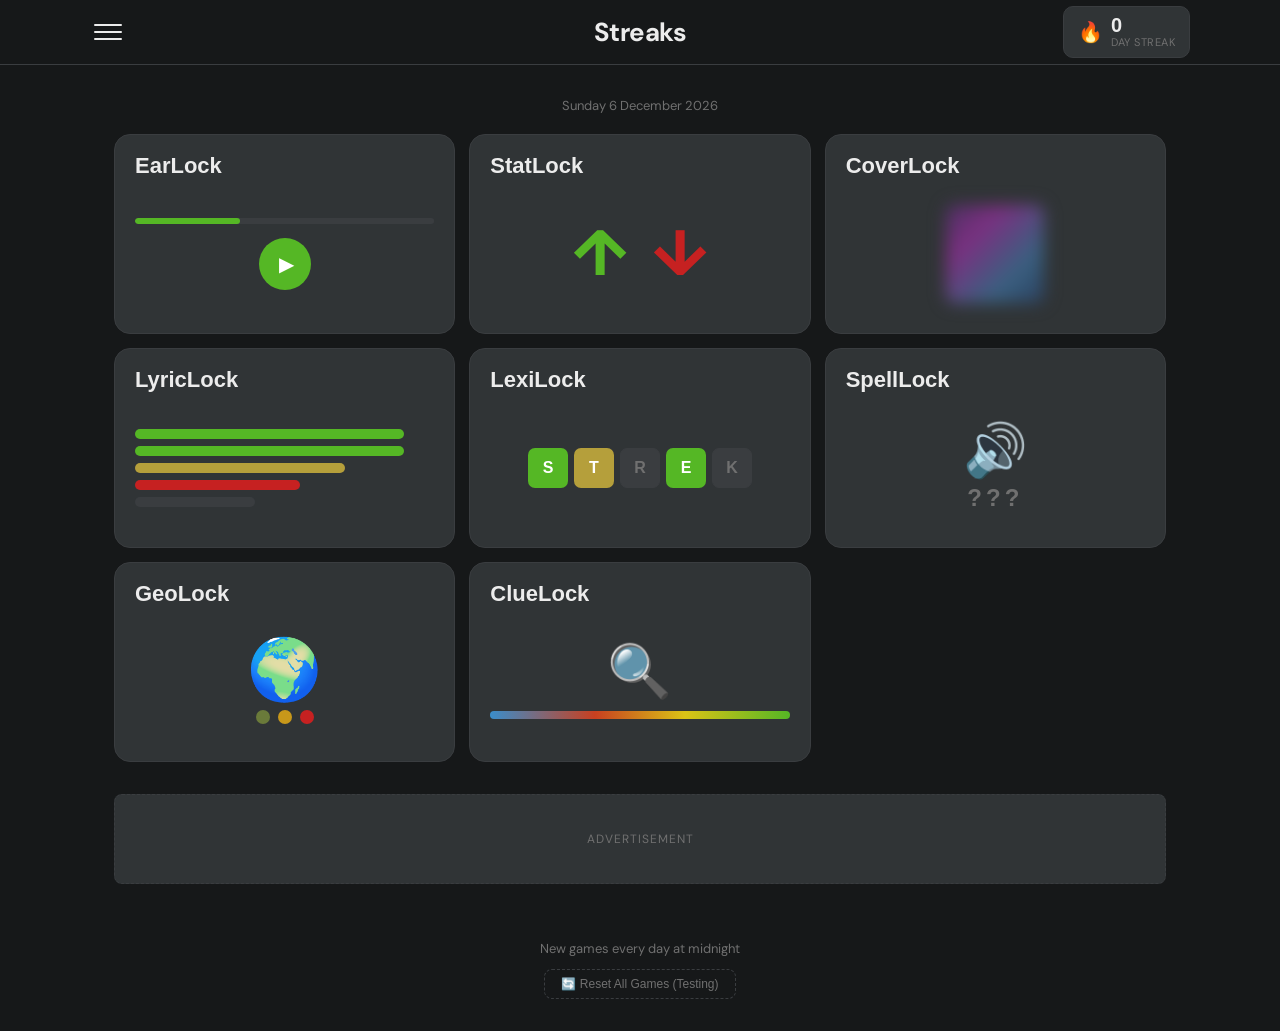
==== commit 7758237e: "Add all games with Lock naming, ClueLock, sidebar updates" ====
--- a/index.html
+++ b/index.html
@@ -3,19 +3,16 @@
 <head>
     <meta charset="UTF-8">
     <meta name="viewport" content="width=device-width, initial-scale=1.0">
-    <title>DailyStreak</title>
+    <title>Streaks</title>
     <link rel="preconnect" href="https://fonts.googleapis.com">
     <link rel="preconnect" href="https://fonts.gstatic.com" crossorigin>
     <link rel="preconnect" href="https://api.fontshare.com">
-    <link rel="stylesheet" href="css/style.css?v=2">
+    <link rel="stylesheet" href="css/style.css?v=3">
 </head>
 <body>
     <header class="site-header">
         <div class="header-inner">
-            <div class="header-left">
-                <h1 class="site-title">DailyStreak</h1>
-                <p class="site-tagline">Daily music games, every day</p>
-            </div>
+            <h1 class="site-title">Streaks</h1>
             <div class="streak-display">
                 <div class="streak-icon">🔥</div>
                 <div>
@@ -24,23 +21,23 @@
                 </div>
             </div>
         </div>
-        <div class="date-bar">
-            <span id="todayDate"></span>
-            <span class="dot">•</span>
-            <span id="gamesCompletedText"></span>
-        </div>
     </header>
 
     <main class="main-content">
+        <p class="home-date" id="todayDate"></p>
         <div class="games-grid" id="gamesGrid"></div>
     </main>
+
+    <div class="ad-banner-wrap">
+        <div class="ad-placeholder">Advertisement</div>
+    </div>
 
     <footer class="site-footer">
         <p>New games every day at midnight</p>
         <button onclick="resetForTesting()" class="reset-btn">🔄 Reset All Games (Testing)</button>
     </footer>
 
-    <script src="js/app.js"></script>
+    <script src="js/app.js?v=2"></script>
     <script src="js/sidebar.js"></script>
 </body>
 </html>
--- a/css/style.css
+++ b/css/style.css
@@ -78,7 +78,10 @@
     font-size: 16px;
     font-weight: 700;
     color: var(--text);
-}
+    text-decoration: none;
+}
+
+.sidebar-title:hover { color: var(--muted); }
 
 .sidebar-close {
     background: none;
@@ -103,8 +106,8 @@
 .sidebar-game-card {
     display: flex;
     align-items: center;
-    gap: 14px;
-    padding: 14px;
+    justify-content: space-between;
+    padding: 16px 18px;
     border-radius: 10px;
     text-decoration: none;
     color: var(--text);
@@ -115,7 +118,7 @@
 }
 
 .sidebar-game-card:hover:not(.sidebar-coming-soon) {
-    transform: scale(1.03);
+    transform: scale(1.04);
     border-color: #555;
     background: var(--tile2);
 }
@@ -125,22 +128,10 @@
     cursor: not-allowed;
 }
 
-.sidebar-game-icon {
-    font-size: 26px;
-    flex-shrink: 0;
-}
-
 .sidebar-game-title {
     font-family: 'Clash Display', sans-serif;
-    font-size: 14px;
-    font-weight: 600;
-    margin-bottom: 2px;
-}
-
-.sidebar-game-desc {
-    font-size: 11px;
-    color: var(--muted);
-    line-height: 1.4;
+    font-size: 18px;
+    font-weight: 700;
 }
 
 .sidebar-soon-badge {
@@ -154,6 +145,23 @@
     padding: 2px 7px;
     border-radius: 20px;
     text-transform: uppercase;
+}
+
+.sidebar-game-card.sidebar-game-done {
+    border-color: var(--green);
+    background: rgba(85, 183, 37, 0.08);
+}
+
+.sidebar-done-badge {
+    position: absolute;
+    top: 10px;
+    right: 10px;
+    background: var(--green);
+    color: #000;
+    font-size: 11px;
+    font-weight: 700;
+    padding: 2px 8px;
+    border-radius: 20px;
 }
 
 * {
@@ -198,25 +206,23 @@
 }
 
 .header-inner {
-    max-width: 960px;
+    max-width: 1100px;
     margin: 0 auto;
     display: flex;
-    justify-content: space-between;
     align-items: center;
     height: 64px;
+    position: relative;
 }
 
 .site-title {
-    font-size: 22px;
+    position: absolute;
+    left: 50%;
+    transform: translateX(-50%);
+    font-size: 26px;
     font-weight: 700;
     color: var(--text);
     letter-spacing: -0.5px;
-}
-
-.site-tagline {
-    color: var(--muted);
-    font-size: 13px;
-    margin-top: 1px;
+    pointer-events: none;
 }
 
 .streak-display {
@@ -227,6 +233,7 @@
     border: 1px solid var(--border);
     border-radius: 10px;
     padding: 8px 14px;
+    margin-left: auto;
 }
 
 .streak-icon { font-size: 20px; }
@@ -244,135 +251,280 @@
     color: var(--muted);
     text-transform: uppercase;
     letter-spacing: 0.5px;
-}
-
-.date-bar {
-    max-width: 960px;
-    margin: 0 auto;
-    padding: 10px 0;
-    color: var(--muted);
-    font-size: 13px;
-    display: flex;
-    gap: 8px;
-    align-items: center;
-    border-top: 1px solid var(--border);
 }
 
 /* =====================
    HOME PAGE - GRID
    ===================== */
 .main-content {
-    max-width: 960px;
+    max-width: 1100px;
     margin: 32px auto;
     padding: 0 24px;
 }
 
+.home-date {
+    color: var(--muted);
+    font-size: 13px;
+    margin-bottom: 20px;
+    text-align: center;
+}
+
 .games-grid {
     display: grid;
-    grid-template-columns: repeat(auto-fill, minmax(200px, 1fr));
-    gap: 12px;
-}
-
+    grid-template-columns: repeat(auto-fill, minmax(260px, 1fr));
+    gap: 14px;
+}
+
+/* ---- Game card ---- */
 .game-card {
     background: var(--tile);
     border: 1px solid var(--border);
-    border-radius: 12px;
-    padding: 20px;
+    border-radius: 16px;
     cursor: pointer;
-    transition: background 0.15s, border-color 0.15s, transform 0.15s;
+    transition: background 0.15s, border-color 0.15s, transform 0.18s;
     text-decoration: none;
-    display: block;
-    position: relative;
+    display: flex;
+    flex-direction: column;
     overflow: hidden;
+    min-height: 200px;
 }
 
 .game-card:hover {
     background: var(--tile2);
     border-color: #555;
-    transform: translateY(-2px);
-}
-
-.game-card.played {
-    border-color: var(--green);
-}
-
-.game-card.played::after {
-    content: 'Done';
-    position: absolute;
-    top: 10px;
-    right: 10px;
+    transform: translateY(-3px);
+}
+
+.game-card.played  { border-color: var(--green); }
+.game-card.coming-soon { opacity: 0.35; cursor: not-allowed; }
+
+.card-top {
+    display: flex;
+    align-items: center;
+    justify-content: space-between;
+    padding: 18px 20px 0;
+}
+
+.card-title {
+    font-size: 22px;
+    font-weight: 700;
+    font-family: 'Clash Display', sans-serif;
+    color: var(--text);
+}
+
+.card-done-check {
     background: var(--green);
     color: #000;
+    font-size: 11px;
+    font-weight: 700;
+    padding: 2px 9px;
+    border-radius: 20px;
+}
+
+.card-soon-badge {
+    background: var(--muted);
+    color: var(--text);
     font-size: 10px;
     font-weight: 700;
     padding: 2px 8px;
     border-radius: 20px;
     text-transform: uppercase;
-    letter-spacing: 0.5px;
-}
-
-.game-card.coming-soon {
-    opacity: 0.35;
-    cursor: not-allowed;
-}
-
-.game-card.coming-soon::after {
-    content: 'Soon';
-    position: absolute;
-    top: 10px;
-    right: 10px;
-    background: var(--muted);
-    color: var(--text);
-    font-size: 10px;
-    font-weight: 700;
-    padding: 2px 8px;
-    border-radius: 20px;
+}
+
+/* ---- Card visual area ---- */
+.card-visual {
+    flex: 1;
+    display: flex;
+    align-items: center;
+    justify-content: center;
+    padding: 16px 20px 20px;
+}
+
+/* EarLock */
+.cv-earlock {
+    display: flex;
+    flex-direction: column;
+    align-items: center;
+    gap: 14px;
+    width: 100%;
+}
+.cv-ear-bar {
+    width: 100%;
+    height: 6px;
+    background: var(--border);
+    border-radius: 3px;
+    overflow: hidden;
+}
+.cv-ear-fill {
+    width: 35%;
+    height: 100%;
+    background: var(--green);
+    border-radius: 3px;
+}
+.cv-ear-play {
+    width: 52px;
+    height: 52px;
+    background: var(--green);
+    color: #fff;
+    border-radius: 50%;
+    display: flex;
+    align-items: center;
+    justify-content: center;
+    font-size: 20px;
+    padding-left: 3px;
+}
+
+/* StatLock */
+.cv-statlock {
+    display: flex;
+    gap: 24px;
+    align-items: center;
+}
+.cv-stat-up {
+    font-size: 64px;
+    font-weight: 900;
+    color: var(--green);
+    line-height: 1;
+}
+.cv-stat-down {
+    font-size: 64px;
+    font-weight: 900;
+    color: var(--red);
+    line-height: 1;
+}
+
+/* CoverLock */
+.cv-coverlock {
+    display: flex;
+    align-items: center;
+    justify-content: center;
+}
+.cv-cover-art {
+    width: 100px;
+    height: 100px;
+    border-radius: 10px;
+    background: linear-gradient(135deg, #4a3060 0%, #7a3080 30%, #3a6080 70%, #2a4060 100%);
+    filter: blur(8px);
+    border: 1px solid var(--border);
+}
+
+/* LyricLock */
+.cv-lyriclock {
+    display: flex;
+    flex-direction: column;
+    gap: 7px;
+    width: 100%;
+}
+.cv-lbar {
+    height: 10px;
+    border-radius: 5px;
+}
+.cv-lb-green  { background: var(--green);   width: 90%; }
+.cv-lb-yellow { background: #b59f3b;         width: 70%; }
+.cv-lb-red    { background: var(--red);      width: 55%; }
+.cv-lb-empty  { background: var(--border);   width: 40%; }
+
+/* LexiLock */
+.cv-lexilock {
+    display: flex;
+    gap: 6px;
+}
+.cv-lt {
+    width: 40px;
+    height: 40px;
+    border-radius: 7px;
+    display: flex;
+    align-items: center;
+    justify-content: center;
+    font-size: 16px;
+    font-weight: 700;
+    font-family: 'Clash Display', sans-serif;
+    color: #fff;
+}
+.cv-lt-g { background: var(--green); }
+.cv-lt-y { background: #b59f3b; }
+.cv-lt-e { background: #3a3d40; border: 1px solid var(--border); color: var(--muted); }
+
+/* SpellLock */
+.cv-spelllock {
+    display: flex;
+    flex-direction: column;
+    align-items: center;
+    gap: 8px;
+}
+.cv-spk  { font-size: 52px; line-height: 1; }
+.cv-qqq  {
+    font-size: 24px;
+    font-weight: 700;
+    font-family: 'Clash Display', sans-serif;
+    color: var(--muted);
+    letter-spacing: 4px;
+}
+
+/* GeoLock */
+.cv-geolock {
+    display: flex;
+    flex-direction: column;
+    align-items: center;
+    gap: 10px;
+}
+.cv-earth { font-size: 60px; line-height: 1; }
+.cv-geo-dots {
+    display: flex;
+    gap: 8px;
+}
+.cv-geo-dots span {
+    width: 14px;
+    height: 14px;
+    border-radius: 50%;
+    display: block;
+}
+
+/* ClueLock card visual */
+.cv-cluelock {
+    display: flex;
+    flex-direction: column;
+    align-items: center;
+    gap: 14px;
+    width: 100%;
+}
+.cv-clue-search { font-size: 52px; line-height: 1; }
+.cv-clue-tempbar {
+    width: 100%;
+    height: 8px;
+    border-radius: 4px;
+    background: linear-gradient(to right, #3a8dca 0%, #c84020 35%, #dac316 65%, #55b725 100%);
+}
+
+/* ---- Ad banner ---- */
+.ad-banner-wrap {
+    max-width: 1100px;
+    margin: 8px auto 0;
+    padding: 0 24px;
+}
+
+.ad-placeholder {
+    width: 100%;
+    height: 90px;
+    background: var(--tile);
+    border: 1px dashed var(--border);
+    border-radius: 8px;
+    display: flex;
+    align-items: center;
+    justify-content: center;
+    color: var(--muted);
+    font-size: 12px;
+    letter-spacing: 1px;
     text-transform: uppercase;
 }
 
-.card-icon {
-    font-size: 28px;
-    margin-bottom: 10px;
-    display: block;
-}
-
-.card-title {
-    font-size: 17px;
-    font-weight: 700;
-    margin-bottom: 5px;
-    font-family: 'Clash Display', sans-serif;
-    color: var(--text);
-}
-
-.card-description {
+/* ---- Footer ---- */
+.site-footer {
+    text-align: center;
+    padding: 32px 24px;
     color: var(--muted);
     font-size: 13px;
-    line-height: 1.5;
-}
-
-.card-play-btn {
-    display: inline-block;
-    margin-top: 14px;
-    padding: 7px 16px;
-    background: var(--text);
-    color: var(--bg);
-    border-radius: 6px;
-    font-size: 13px;
-    font-weight: 700;
-}
-
-.game-card.played .card-play-btn {
-    background: var(--green);
-    color: #000;
-}
-
-.site-footer {
-    text-align: center;
-    padding: 40px 24px;
-    color: var(--muted);
-    font-size: 13px;
-    border-top: 1px solid var(--border);
-    margin-top: 40px;
+    margin-top: 24px;
 }
 
 .reset-btn {
@@ -404,6 +556,37 @@
     background: var(--bg);
 }
 
+/* Side ad slots — hidden until real ads are served */
+.ad-side {
+    display: none;
+    width: 160px;
+    min-height: 600px;
+    background: var(--tile);
+    border: 1px dashed var(--border);
+    border-radius: 8px;
+    align-items: center;
+    justify-content: center;
+    color: var(--muted);
+    font-size: 11px;
+    text-transform: uppercase;
+    letter-spacing: 1px;
+    flex-shrink: 0;
+}
+
+.game-page-wrap {
+    display: flex;
+    gap: 24px;
+    justify-content: center;
+    align-items: flex-start;
+    padding: 0 24px;
+}
+
+.game-page-wrap .ad-side { display: flex; }
+
+@media (max-width: 900px) {
+    .game-page-wrap .ad-side { display: none; }
+}
+
 .game-header {
     border-bottom: 1px solid var(--border);
     padding: 0 24px;
@@ -426,16 +609,24 @@
 .back-btn:hover { color: var(--text); }
 
 .game-header h2 {
-    font-size: 16px;
-    font-weight: 600;
-    font-family: 'Clash Display', sans-serif;
-    letter-spacing: -0.3px;
+    display: none;
 }
 
 .game-container {
     max-width: 560px;
-    margin: 32px auto;
+    margin: 16px auto 32px;
     padding: 0 24px;
+}
+
+.game-big-title {
+    font-family: 'Clash Display', sans-serif;
+    font-size: clamp(52px, 10vw, 80px);
+    font-weight: 700;
+    color: var(--text);
+    text-align: center;
+    margin: 0 0 8px 0;
+    letter-spacing: -1px;
+    line-height: 1;
 }
 
 .game-subtitle {
@@ -615,21 +806,32 @@
 }
 
 .progress-bar-wrap {
+    position: relative;
     width: 100%;
-    height: 4px;
+    height: 6px;
     background: var(--border);
-    border-radius: 999px;
+    border-radius: 3px;
+    margin-bottom: 18px;
     overflow: hidden;
-    margin-bottom: 18px;
 }
 
 .progress-bar {
     height: 100%;
     width: 0%;
     background: var(--text);
-    border-radius: 999px;
-}
-
+}
+
+.progress-marker {
+    position: absolute;
+    top: 0;
+    height: 100%;
+    width: 2px;
+    background: var(--bg);
+    opacity: 0.6;
+    pointer-events: none;
+}
+
+/* Legacy .play-btn kept for compatibility */
 .play-btn {
     background: var(--text);
     color: var(--bg);
@@ -642,10 +844,115 @@
     transition: opacity 0.15s, transform 0.1s;
     font-family: 'DM Sans', sans-serif;
 }
-
 .play-btn:hover   { opacity: 0.85; }
 .play-btn:active  { transform: scale(0.97); }
 .play-btn:disabled { opacity: 0.3; cursor: not-allowed; }
+
+/* =====================
+   HEARDLE REDESIGN
+   ===================== */
+.heardle-container {
+    max-width: 540px;
+}
+
+/* 6 stacked guess rows */
+.heardle-guess-rows {
+    display: flex;
+    flex-direction: column;
+    gap: 5px;
+    margin-bottom: 16px;
+}
+
+.heardle-guess-row {
+    height: 46px;
+    background: var(--tile);
+    border-radius: 8px;
+    display: flex;
+    align-items: center;
+    justify-content: center;
+    font-size: 14px;
+    color: var(--muted);
+    font-family: 'DM Sans', sans-serif;
+    transition: background 0.2s;
+}
+
+.heardle-guess-row.skipped {
+    color: var(--muted);
+    font-style: italic;
+}
+
+.heardle-guess-row.wrong {
+    color: var(--text);
+}
+
+.heardle-guess-row.correct {
+    background: var(--green);
+    color: #fff;
+    font-weight: 600;
+}
+
+/* Audio section */
+.heardle-audio-section {
+    display: flex;
+    flex-direction: column;
+    align-items: center;
+    margin-bottom: 16px;
+}
+
+/* Progress bar with pointer above */
+.heardle-progress-outer {
+    position: relative;
+    width: 100%;
+    padding-top: 26px;
+    margin-bottom: 4px;
+}
+
+.heardle-clip-pointer {
+    position: absolute;
+    top: 0;
+    display: flex;
+    flex-direction: column;
+    align-items: center;
+    transform: translateX(-50%);
+    font-size: 11px;
+    color: var(--muted);
+    line-height: 1.2;
+    pointer-events: none;
+    transition: left 0.3s ease;
+}
+
+.heardle-pointer-arrow {
+    font-size: 7px;
+    margin-top: 1px;
+    color: var(--muted);
+}
+
+/* Override progress bar margin inside heardle */
+.heardle-audio-section .progress-bar-wrap {
+    margin-bottom: 0;
+}
+
+/* Big circular play button */
+.heardle-play-btn {
+    width: 64px;
+    height: 64px;
+    border-radius: 50%;
+    background: var(--green);
+    color: #fff;
+    border: none;
+    font-size: 22px;
+    display: flex;
+    align-items: center;
+    justify-content: center;
+    cursor: pointer;
+    margin-top: 20px;
+    transition: opacity 0.15s, transform 0.1s;
+    padding-left: 4px; /* optical center for ▶ */
+}
+
+.heardle-play-btn:hover   { opacity: 0.85; }
+.heardle-play-btn:active  { transform: scale(0.95); }
+.heardle-play-btn:disabled { opacity: 0.35; cursor: not-allowed; }
 
 .no-audio-note {
     font-size: 12px;
@@ -795,3 +1102,605 @@
     justify-content: center;
     font-size: 60px;
 }
+
+/* =====================
+   ON-SCREEN KEYBOARD
+   (Spelling Bee + Lexico)
+   ===================== */
+.kb-wrap {
+    display: flex;
+    flex-direction: column;
+    gap: 8px;
+    width: 100%;
+    max-width: 500px;
+    margin: 12px auto 0;
+}
+
+.kb-row {
+    display: flex;
+    justify-content: center;
+    gap: 5px;
+}
+
+.kb-key {
+    height: 54px;
+    flex: 1;
+    max-width: 40px;
+    min-width: 28px;
+    background: #3a3d40;
+    color: var(--text);
+    border: none;
+    border-radius: 6px;
+    font-size: 14px;
+    font-weight: 600;
+    cursor: pointer;
+    display: flex;
+    align-items: center;
+    justify-content: center;
+    transition: background 0.12s;
+    font-family: 'DM Sans', sans-serif;
+    user-select: none;
+}
+
+.kb-key:hover  { background: #4a4e52; }
+.kb-key:active { transform: scale(0.93); }
+
+.kb-key.wide {
+    max-width: 60px;
+    min-width: 50px;
+    font-size: 12px;
+}
+
+/* Lexico letter state colours */
+.kb-key.correct { background: var(--green); color: #fff; }
+.kb-key.present { background: #b59f3b;      color: #fff; }
+.kb-key.absent  { background: #1e2022;      color: var(--muted); }
+
+/* =====================
+   LEXICO GAME
+   ===================== */
+.lexico-length-tabs {
+    display: flex;
+    justify-content: center;
+    gap: 8px;
+    margin-bottom: 20px;
+}
+
+.lexico-tab {
+    width: 48px;
+    height: 38px;
+    background: var(--tile);
+    border: none;
+    border-radius: 8px;
+    color: var(--muted);
+    font-size: 15px;
+    font-weight: 600;
+    cursor: pointer;
+    font-family: 'DM Sans', sans-serif;
+    transition: background 0.15s, color 0.15s;
+}
+
+.lexico-tab.active       { background: var(--text);  color: var(--bg); }
+.lexico-tab.done-correct { background: var(--green); color: #fff; }
+.lexico-tab.done-wrong   { background: #2a2a2a;      color: var(--muted); }
+
+.lexico-grid-wrap {
+    display: flex;
+    justify-content: center;
+    margin-bottom: 12px;
+}
+
+.lexico-grid {
+    display: grid;
+    gap: 5px;
+}
+
+.lexico-cell {
+    width: 44px;
+    height: 44px;
+    border: 2px solid var(--border);
+    border-radius: 6px;
+    display: flex;
+    align-items: center;
+    justify-content: center;
+    font-size: 20px;
+    font-weight: 700;
+    font-family: 'Clash Display', sans-serif;
+    text-transform: uppercase;
+    color: var(--text);
+    transition: background 0.2s, border-color 0.2s;
+}
+
+.lexico-cell.active  { border-color: var(--text); }
+.lexico-cell.correct { background: var(--green); border-color: var(--green); color: #fff; }
+.lexico-cell.present { background: #b59f3b;      border-color: #b59f3b;     color: #fff; }
+.lexico-cell.absent  { background: #262829;      border-color: #262829;     color: var(--muted); }
+
+.lexico-message {
+    text-align: center;
+    font-size: 13px;
+    color: var(--muted);
+    margin-bottom: 8px;
+    min-height: 18px;
+}
+
+/* =====================
+   SPELLING BEE GAME
+   ===================== */
+.bee-round-bar {
+    display: flex;
+    flex-direction: column;
+    align-items: center;
+    margin-bottom: 20px;
+}
+
+.bee-round-label {
+    font-size: 11px;
+    color: var(--muted);
+    text-transform: uppercase;
+    letter-spacing: 1.5px;
+    margin-bottom: 8px;
+}
+
+.bee-round-tabs {
+    display: flex;
+    border: 1px solid var(--border);
+    border-radius: 8px;
+    overflow: hidden;
+}
+
+.bee-round-tab {
+    width: 54px;
+    height: 44px;
+    background: var(--tile);
+    border: none;
+    border-right: 1px solid var(--border);
+    color: var(--muted);
+    font-size: 16px;
+    font-weight: 600;
+    cursor: default;
+    font-family: 'DM Sans', sans-serif;
+    transition: background 0.15s;
+}
+
+.bee-round-tab:last-child { border-right: none; }
+.bee-round-tab.active     { background: var(--text);  color: var(--bg); }
+.bee-round-tab.correct    { background: var(--green); color: #fff; }
+.bee-round-tab.wrong      { background: #2a2a2a;      color: var(--muted); }
+
+.bee-round-pointer {
+    display: flex;
+    margin-top: 3px;
+}
+
+.bee-round-pointer span {
+    width: 54px;
+    text-align: center;
+    font-size: 9px;
+    color: var(--muted);
+}
+
+.bee-speaker-btn {
+    width: 72px;
+    height: 72px;
+    border-radius: 50%;
+    background: var(--green);
+    border: none;
+    color: #fff;
+    font-size: 28px;
+    cursor: pointer;
+    display: flex;
+    align-items: center;
+    justify-content: center;
+    margin: 0 auto 12px;
+    transition: opacity 0.15s, transform 0.1s;
+}
+
+.bee-speaker-btn:hover  { opacity: 0.85; }
+.bee-speaker-btn:active { transform: scale(0.95); }
+
+.bee-prompt {
+    text-align: center;
+    color: var(--muted);
+    font-size: 15px;
+    margin-bottom: 12px;
+}
+
+.bee-hints {
+    display: flex;
+    gap: 10px;
+    justify-content: center;
+    margin-bottom: 12px;
+}
+
+.bee-hint-btn {
+    padding: 7px 18px;
+    background: var(--tile);
+    border: 1px solid var(--border);
+    border-radius: 8px;
+    color: var(--muted);
+    font-size: 13px;
+    cursor: pointer;
+    font-family: 'DM Sans', sans-serif;
+    transition: background 0.15s, color 0.15s;
+}
+
+.bee-hint-btn:hover { background: #3a3d40; color: var(--text); }
+
+.bee-hint-text {
+    text-align: center;
+    font-size: 13px;
+    color: var(--text);
+    background: var(--tile);
+    padding: 10px 16px;
+    border-radius: 8px;
+    margin: 0 0 12px;
+    display: none;
+}
+
+.bee-input-display {
+    font-size: 34px;
+    font-weight: 700;
+    font-family: 'Clash Display', sans-serif;
+    letter-spacing: 8px;
+    text-transform: uppercase;
+    text-align: center;
+    min-height: 44px;
+    margin-bottom: 4px;
+    color: var(--text);
+    transition: color 0.25s;
+}
+
+.bee-input-display.correct { color: var(--green); }
+.bee-input-display.wrong   { color: var(--red);   }
+
+.bee-result-row {
+    text-align: center;
+    font-size: 13px;
+    color: var(--muted);
+    min-height: 20px;
+    margin-bottom: 8px;
+}
+
+.bee-final-words {
+    margin: 12px 0;
+    display: flex;
+    flex-direction: column;
+    gap: 6px;
+}
+
+.bee-final-row {
+    padding: 8px 16px;
+    border-radius: 8px;
+    font-weight: 600;
+    font-size: 14px;
+    background: var(--tile);
+    color: var(--muted);
+}
+
+.bee-final-row.correct { background: var(--green); color: #fff; }
+.bee-final-row.wrong   { background: #2a2a2a;      color: var(--muted); }
+
+/* =====================
+   GLOBLE GAME
+   ===================== */
+.globle-container {
+    max-width: 560px;
+}
+
+.globle-stats {
+    display: flex;
+    align-items: center;
+    justify-content: space-between;
+    margin-bottom: 12px;
+    font-size: 13px;
+    color: var(--muted);
+    flex-wrap: wrap;
+    gap: 8px;
+}
+
+.globle-legend {
+    display: flex;
+    align-items: center;
+    gap: 6px;
+    font-size: 12px;
+    color: var(--muted);
+}
+
+.gleg-dot {
+    display: inline-block;
+    width: 10px;
+    height: 10px;
+    border-radius: 50%;
+    margin-left: 4px;
+}
+
+.globle-globe-wrap {
+    margin: 0 auto 16px;
+    max-width: 420px;
+    text-align: center;
+}
+
+#globeContainer {
+    width: 100%;
+    cursor: grab;
+    border-radius: 50%;
+    overflow: hidden;
+    display: inline-block;
+}
+
+#globeContainer:active { cursor: grabbing; }
+
+.globle-drag-hint {
+    font-size: 11px;
+    color: var(--muted);
+    margin-top: 6px;
+    opacity: 0.6;
+}
+
+.globle-guess-history {
+    display: flex;
+    flex-direction: column;
+    gap: 6px;
+    margin-bottom: 16px;
+    max-height: 240px;
+    overflow-y: auto;
+}
+
+.globle-guess-row {
+    display: flex;
+    align-items: center;
+    gap: 10px;
+    padding: 9px 14px;
+    background: var(--tile);
+    border-radius: 8px;
+    font-size: 14px;
+}
+
+.globle-temp-dot {
+    width: 14px;
+    height: 14px;
+    border-radius: 50%;
+    flex-shrink: 0;
+}
+
+.globle-guess-name {
+    flex: 1;
+    color: var(--text);
+    font-weight: 600;
+}
+
+.globle-arrow {
+    font-size: 16px;
+    color: var(--text);
+    min-width: 18px;
+    text-align: center;
+}
+
+.globle-distance {
+    color: var(--muted);
+    font-size: 12px;
+    white-space: nowrap;
+}
+
+.globle-temp-label {
+    font-size: 11px;
+    color: var(--muted);
+    min-width: 56px;
+    text-align: right;
+}
+
+.globle-msg {
+    text-align: center;
+    font-size: 13px;
+    color: var(--muted);
+    margin-bottom: 8px;
+}
+
+@keyframes shake {
+    0%, 100% { transform: translateX(0); }
+    25%       { transform: translateX(-6px); }
+    75%       { transform: translateX(6px); }
+}
+.shake { animation: shake 0.35s ease; }
+
+/* =====================
+   CLUELOCK GAME
+   ===================== */
+.cl-stats {
+    display: flex;
+    justify-content: space-between;
+    align-items: center;
+    margin-bottom: 16px;
+    font-size: 13px;
+    color: var(--muted);
+    min-height: 20px;
+}
+
+.cl-message {
+    text-align: center;
+    font-size: 13px;
+    color: var(--muted);
+    min-height: 18px;
+    margin: 6px 0;
+}
+
+.cl-guesses {
+    display: flex;
+    flex-direction: column;
+    gap: 6px;
+    margin-top: 12px;
+}
+
+.cl-guess-row {
+    display: flex;
+    align-items: center;
+    gap: 10px;
+    padding: 10px 14px;
+    background: var(--tile);
+    border: 1px solid var(--border);
+    border-radius: 8px;
+    transition: border-color 0.3s;
+}
+
+.cl-guess-row.cl-new {
+    border-color: #555;
+    animation: cl-pop 0.3s ease;
+}
+
+@keyframes cl-pop {
+    0%   { transform: scale(0.97); opacity: 0.6; }
+    100% { transform: scale(1);    opacity: 1; }
+}
+
+.cl-word {
+    font-weight: 700;
+    font-family: 'Clash Display', sans-serif;
+    font-size: 15px;
+    min-width: 110px;
+    color: var(--text);
+    text-transform: capitalize;
+}
+
+.cl-bar-wrap {
+    flex: 1;
+    height: 8px;
+    background: var(--border);
+    border-radius: 4px;
+    overflow: hidden;
+}
+
+.cl-bar-fill {
+    height: 100%;
+    border-radius: 4px;
+    transition: width 0.5s ease;
+}
+
+.cl-score {
+    font-size: 16px;
+    font-weight: 700;
+    font-family: 'Clash Display', sans-serif;
+    min-width: 32px;
+    text-align: right;
+}
+
+.cl-label {
+    font-size: 11px;
+    min-width: 68px;
+    text-align: right;
+    color: var(--muted);
+    text-transform: uppercase;
+    letter-spacing: 0.5px;
+}
+
+.cl-clue-section {
+    margin: 12px 0 4px;
+    text-align: center;
+}
+
+.cl-clue-btn {
+    background: transparent;
+    border: 1.5px solid var(--border);
+    color: var(--muted);
+    padding: 8px 18px;
+    border-radius: 8px;
+    font-size: 14px;
+    cursor: pointer;
+    transition: border-color 0.2s, color 0.2s;
+}
+.cl-clue-btn:hover {
+    border-color: #dac316;
+    color: #dac316;
+}
+
+.cl-clue-list {
+    margin-top: 10px;
+    display: flex;
+    flex-direction: column;
+    gap: 6px;
+}
+
+.cl-clue-item {
+    background: rgba(218,195,22,0.08);
+    border: 1px solid rgba(218,195,22,0.25);
+    border-radius: 8px;
+    padding: 8px 14px;
+    font-size: 14px;
+    color: var(--text);
+    text-align: left;
+    margin: 0;
+}
+
+/* =====================
+   RECALL GAME
+   ===================== */
+.recall-clues {
+    display: flex;
+    flex-direction: column;
+    gap: 8px;
+    margin-bottom: 24px;
+}
+
+.recall-clue-row {
+    display: flex;
+    align-items: center;
+    justify-content: space-between;
+    padding: 12px 16px;
+    border-radius: 10px;
+    background: var(--tile);
+    font-size: 14px;
+    transition: background 0.2s;
+}
+
+.recall-clue-row.revealed {
+    background: #1e2a1e;
+    border-left: 3px solid var(--green);
+}
+
+.recall-clue-row.next {
+    border-left: 3px solid var(--border);
+}
+
+.recall-clue-row.locked {
+    opacity: 0.45;
+}
+
+.recall-clue-label {
+    font-weight: 700;
+    color: var(--text);
+    font-family: 'Clash Display', sans-serif;
+    font-size: 13px;
+    min-width: 70px;
+}
+
+.recall-clue-value {
+    color: var(--text);
+    text-align: right;
+}
+
+.recall-muted {
+    color: var(--muted);
+    font-style: italic;
+    font-size: 13px;
+}
+
+.recall-loading {
+    text-align: center;
+    color: var(--muted);
+    font-size: 14px;
+    padding: 20px 0;
+}
+
+/* EarWorm full preview player in result box */
+.full-player {
+    display: flex;
+    flex-direction: column;
+    align-items: center;
+    gap: 0;
+    margin: 16px 0 8px;
+    width: 100%;
+}
+
+.full-player .progress-bar-wrap {
+    margin-bottom: 0;
+}
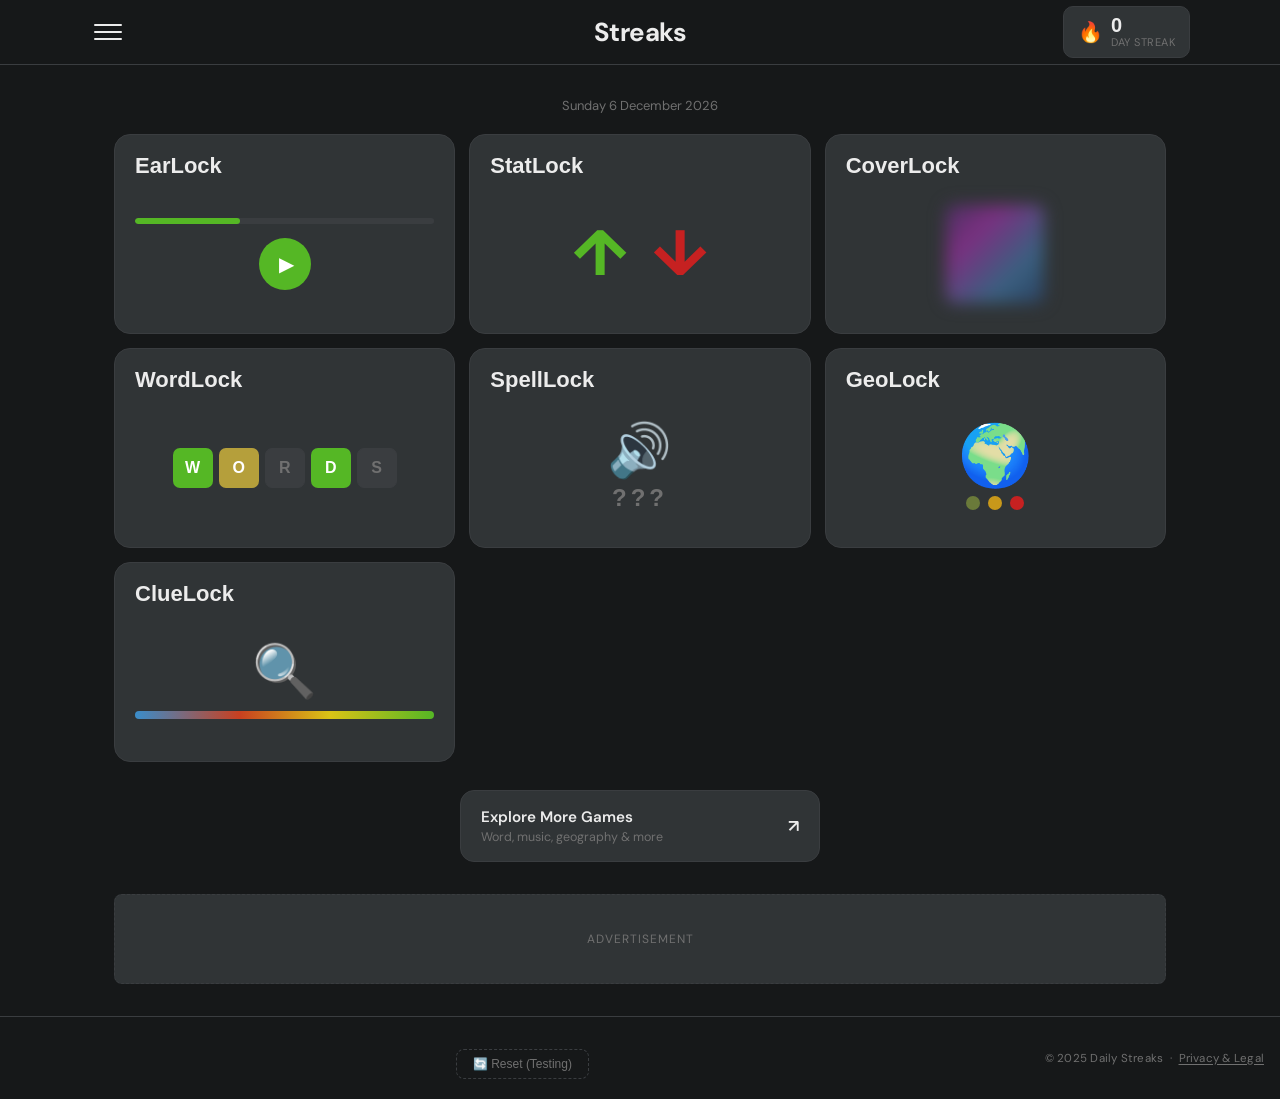
==== commit a21589b3: "Major update: CoverLock rework, SpellLock fixes, WordLock rename, Discover page, legal & favicon - C" ====
--- a/index.html
+++ b/index.html
@@ -4,6 +4,7 @@
     <meta charset="UTF-8">
     <meta name="viewport" content="width=device-width, initial-scale=1.0">
     <title>Streaks</title>
+    <link rel="icon" type="image/svg+xml" href="favicon.svg">
     <link rel="preconnect" href="https://fonts.googleapis.com">
     <link rel="preconnect" href="https://fonts.gstatic.com" crossorigin>
     <link rel="preconnect" href="https://api.fontshare.com">
@@ -26,6 +27,13 @@
     <main class="main-content">
         <p class="home-date" id="todayDate"></p>
         <div class="games-grid" id="gamesGrid"></div>
+        <a href="discover.html" class="discover-home-btn">
+            <span>
+                Explore More Games
+                <span class="disc-btn-sub">Word, music, geography &amp; more</span>
+            </span>
+            <span class="disc-btn-arrow">↗</span>
+        </a>
     </main>
 
     <div class="ad-banner-wrap">
@@ -33,8 +41,8 @@
     </div>
 
     <footer class="site-footer">
-        <p>New games every day at midnight</p>
-        <button onclick="resetForTesting()" class="reset-btn">🔄 Reset All Games (Testing)</button>
+        <button onclick="resetForTesting()" class="reset-btn">🔄 Reset (Testing)</button>
+        <span>&copy; 2025 Daily Streaks &nbsp;&middot;&nbsp; <a href="legal.html">Privacy &amp; Legal</a></span>
     </footer>
 
     <script src="js/app.js?v=2"></script>
--- a/css/style.css
+++ b/css/style.css
@@ -321,6 +321,14 @@
     border-radius: 20px;
 }
 
+.card-streak {
+    font-size: 0.72rem;
+    color: var(--muted);
+    padding-top: 6px;
+    border-top: 1px solid var(--border);
+    margin-top: 2px;
+}
+
 .card-soon-badge {
     background: var(--muted);
     color: var(--text);
@@ -721,7 +729,8 @@
 }
 
 .autocomplete-item:last-child { border-bottom: none; }
-.autocomplete-item:hover { background: var(--tile2); }
+.autocomplete-item:hover,
+.autocomplete-item.active { background: var(--tile2); }
 
 .action-buttons {
     display: flex;
@@ -796,7 +805,7 @@
 
 .clip-timer {
     font-size: 13px;
-    color: var(--muted);
+    color: var(--text);
     margin-bottom: 14px;
 }
 
@@ -1103,6 +1112,57 @@
     font-size: 60px;
 }
 
+.cover-clues {
+    display: flex;
+    gap: 8px;
+    justify-content: center;
+    flex-wrap: wrap;
+    min-height: 32px;
+    margin-bottom: 12px;
+}
+
+.cover-clue-pill {
+    background: var(--tile);
+    border: 1px solid var(--border);
+    border-radius: 20px;
+    padding: 4px 14px;
+    font-size: 0.85rem;
+    color: var(--text);
+}
+
+@keyframes clue-pop {
+    0%   { transform: scale(0.75); opacity: 0; box-shadow: 0 0 0 3px var(--accent); }
+    60%  { transform: scale(1.08); box-shadow: 0 0 0 3px var(--accent); }
+    100% { transform: scale(1);    opacity: 1; box-shadow: 0 0 0 0px transparent; }
+}
+
+.cover-clue-pill.new {
+    animation: clue-pop 0.45s ease-out forwards;
+}
+
+.cover-result-track {
+    font-size: 0.82rem;
+    color: var(--muted);
+    margin: 4px 0 12px;
+}
+
+.cover-preview-player {
+    margin: 4px 0 16px;
+}
+
+.cover-play-btn {
+    background: var(--tile);
+    border: 1px solid var(--border);
+    border-radius: 8px;
+    padding: 8px 20px;
+    color: var(--text);
+    font-size: 0.88rem;
+    cursor: pointer;
+    transition: border-color 0.15s;
+}
+
+.cover-play-btn:hover { border-color: var(--accent); }
+
 /* =====================
    ON-SCREEN KEYBOARD
    (Spelling Bee + Lexico)
@@ -1431,6 +1491,23 @@
 
 #globeContainer:active { cursor: grabbing; }
 
+.globle-mode-wrap {
+    text-align: center;
+    margin: 8px 0 4px;
+}
+
+.globle-mode-btn {
+    background: none;
+    border: 1px solid var(--border);
+    border-radius: 20px;
+    padding: 4px 14px;
+    font-size: 12px;
+    cursor: pointer;
+    color: #55b725;
+    transition: opacity 0.2s;
+}
+.globle-mode-btn:hover { opacity: 0.75; }
+
 .globle-drag-hint {
     font-size: 11px;
     color: var(--muted);
@@ -1478,14 +1555,14 @@
 }
 
 .globle-distance {
-    color: var(--muted);
+    color: var(--text);
     font-size: 12px;
     white-space: nowrap;
 }
 
 .globle-temp-label {
     font-size: 11px;
-    color: var(--muted);
+    color: var(--text);
     min-width: 56px;
     text-align: right;
 }
@@ -1704,3 +1781,223 @@
 .full-player .progress-bar-wrap {
     margin-bottom: 0;
 }
+
+/* =====================
+   SITE FOOTER
+   ===================== */
+.site-footer {
+    text-align: center;
+    padding: 20px 16px;
+    font-size: 0.72rem;
+    color: var(--muted);
+    border-top: 1px solid var(--border);
+    margin-top: 32px;
+    letter-spacing: 0.02em;
+}
+
+.site-footer a {
+    color: var(--muted);
+    text-decoration: underline;
+    text-underline-offset: 2px;
+}
+
+.site-footer a:hover { color: var(--text); }
+
+/* =====================
+   DISCOVER PAGE
+   ===================== */
+.disc-main {
+    padding-bottom: 48px;
+}
+
+.disc-hero {
+    text-align: center;
+    padding: 28px 16px 20px;
+}
+
+.disc-title {
+    font-family: 'Clash Display', 'DM Sans', sans-serif;
+    font-size: 1.8rem;
+    font-weight: 700;
+    margin: 0 0 6px;
+    color: var(--text);
+}
+
+.disc-subtitle {
+    color: var(--muted);
+    font-size: 0.9rem;
+    margin: 0 0 20px;
+}
+
+.disc-search-wrap {
+    max-width: 360px;
+    margin: 0 auto;
+}
+
+.disc-search {
+    width: 100%;
+    background: var(--tile);
+    border: 1px solid var(--border);
+    border-radius: 10px;
+    padding: 10px 16px;
+    font-size: 0.9rem;
+    color: var(--text);
+    outline: none;
+    box-sizing: border-box;
+    transition: border-color 0.15s;
+}
+
+.disc-search:focus { border-color: var(--accent); }
+.disc-search::placeholder { color: var(--muted); }
+
+.disc-filters {
+    display: flex;
+    gap: 8px;
+    flex-wrap: wrap;
+    justify-content: center;
+    padding: 0 16px 20px;
+}
+
+.disc-filter-btn {
+    background: var(--tile);
+    border: 1px solid var(--border);
+    border-radius: 20px;
+    padding: 6px 16px;
+    font-size: 0.82rem;
+    color: var(--muted);
+    cursor: pointer;
+    transition: background 0.15s, color 0.15s, border-color 0.15s;
+}
+
+.disc-filter-btn:hover { color: var(--text); border-color: var(--text); }
+.disc-filter-btn.active { background: var(--accent); border-color: var(--accent); color: #fff; }
+
+.disc-grid {
+    display: grid;
+    grid-template-columns: repeat(auto-fill, minmax(260px, 1fr));
+    gap: 12px;
+    padding: 0 16px;
+    max-width: 900px;
+    margin: 0 auto;
+}
+
+.disc-card {
+    display: flex;
+    flex-direction: column;
+    gap: 6px;
+    background: var(--tile);
+    border: 1px solid var(--border);
+    border-radius: 12px;
+    padding: 16px;
+    text-decoration: none;
+    color: var(--text);
+    transition: border-color 0.15s, transform 0.1s;
+}
+
+.disc-card:hover {
+    border-color: var(--accent);
+    transform: translateY(-2px);
+}
+
+.disc-card-top {
+    display: flex;
+    align-items: center;
+    justify-content: space-between;
+    gap: 8px;
+}
+
+.disc-card-name {
+    font-weight: 600;
+    font-size: 0.95rem;
+}
+
+.disc-cat-tag {
+    font-size: 0.7rem;
+    background: var(--bg);
+    border: 1px solid var(--border);
+    border-radius: 10px;
+    padding: 2px 8px;
+    color: var(--muted);
+    white-space: nowrap;
+    flex-shrink: 0;
+}
+
+.disc-card-desc {
+    font-size: 0.82rem;
+    color: var(--muted);
+    line-height: 1.5;
+    margin: 0;
+    flex: 1;
+}
+
+.disc-card-foot {
+    display: flex;
+    align-items: center;
+    justify-content: space-between;
+    margin-top: 4px;
+}
+
+.disc-card-source {
+    font-size: 0.75rem;
+    color: var(--muted);
+}
+
+.disc-play-lnk {
+    font-size: 0.78rem;
+    font-weight: 600;
+    color: var(--accent);
+}
+
+.disc-empty {
+    color: var(--muted);
+    text-align: center;
+    grid-column: 1 / -1;
+    padding: 40px 0;
+}
+
+/* Discover CTA on home page */
+.discover-home-btn {
+    display: flex;
+    align-items: center;
+    justify-content: space-between;
+    gap: 12px;
+    max-width: 360px;
+    margin: 28px auto 0;
+    padding: 16px 20px;
+    background: var(--tile);
+    border: 1px solid var(--border);
+    border-radius: 14px;
+    color: var(--text);
+    font-size: 0.95rem;
+    font-weight: 600;
+    text-decoration: none;
+    transition: border-color 0.15s, transform 0.1s;
+}
+
+.discover-home-btn .disc-btn-sub {
+    font-size: 0.78rem;
+    font-weight: 400;
+    color: var(--muted);
+    display: block;
+    margin-top: 2px;
+}
+
+.discover-home-btn .disc-btn-arrow {
+    font-size: 1.1rem;
+    color: var(--accent);
+    flex-shrink: 0;
+}
+
+.discover-home-btn:hover {
+    border-color: var(--accent);
+    transform: translateY(-2px);
+}
+
+/* Updated home footer layout */
+.site-footer {
+    display: flex;
+    align-items: center;
+    justify-content: center;
+    gap: 16px;
+    flex-wrap: wrap;
+}
